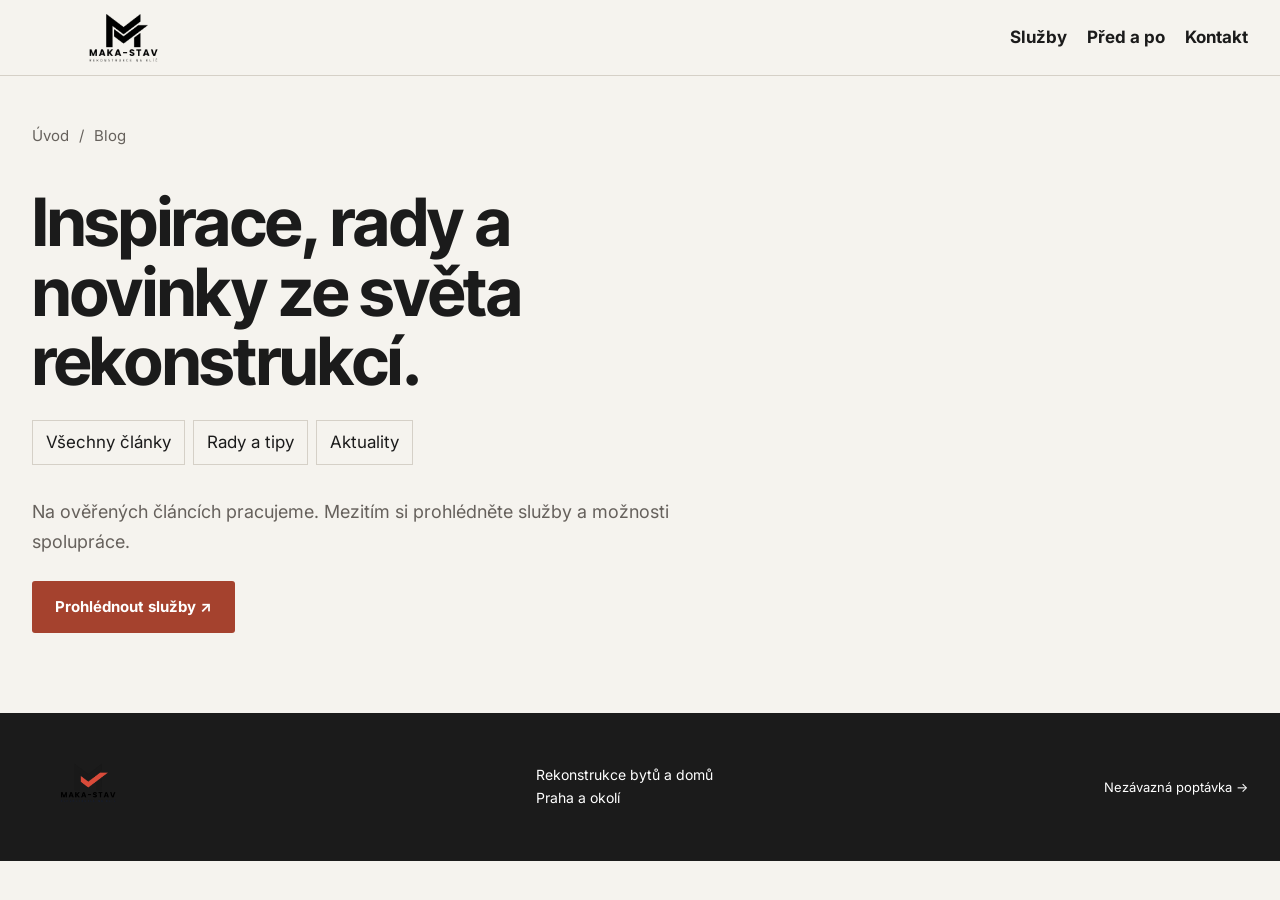
==== blog/index.html @ 82fd2d92 "MAKA-STAV 2.0 redesign and responsive service wall" ====
<!doctype html><html lang="cs"><head><meta charset="utf-8"><meta name="viewport" content="width=device-width,initial-scale=1"><meta name="theme-color" content="#f5f3ee"><meta name="robots" content="noindex,follow"><meta name="description" content="Rady a novinky MAKA-STAV."><link rel="canonical" href="https://maka-stav-demo-rekonstrukce.shadowville.chatgpt.site/blog/"><title>Blog | MAKA-STAV</title><link rel="preconnect" href="https://fonts.googleapis.com"><link rel="preconnect" href="https://fonts.gstatic.com" crossorigin><link href="https://fonts.googleapis.com/css2?family=Inter:wght@400;500;600;700&family=Inter+Tight:wght@600;700;800&display=swap" rel="stylesheet"><link rel="stylesheet" href="../redesign.css"><link rel="stylesheet" href="../v3.css"><link rel="stylesheet" href="../content-pages.css"></head><body><header class="site-header"><div class="header-inner container"><a class="brand" href="../index.html" aria-label="MAKA-STAV – úvod"><img src="../public/images/logos/maka-stav-light.png" alt="MAKA-STAV"></a><nav class="content-nav" aria-label="Navigace"><a href="../index.html#sluzby">Služby</a><a href="../index.html#ukazky">Před a po</a><a href="../index.html#kontakt">Kontakt</a></nav></div></header><main class="container content-page"><nav class="breadcrumb" aria-label="Drobečková navigace"><a href="../index.html">Úvod</a><span aria-hidden="true">/</span><span>Blog</span></nav><h1>Inspirace, rady a novinky ze světa rekonstrukcí.</h1><nav class="content-tabs" aria-label="Kategorie blogu"><a href="./">Všechny články</a><a href="rady-a-tipy/">Rady a tipy</a><a href="aktuality/">Aktuality</a></nav><p class="content-empty">Na ověřených článcích pracujeme. Mezitím si prohlédněte služby a možnosti spolupráce.</p><a class="button button-primary" href="../index.html#sluzby">Prohlédnout služby ↗</a></main><footer class="site-footer"><div class="container footer-inner"><a href="../index.html"><img src="../public/images/logos/maka-stav-light.png" alt="MAKA-STAV"></a><p>Rekonstrukce bytů a domů<br>Praha a okolí</p><a href="../index.html#poptavka">Nezávazná poptávka →</a></div></footer></body></html>
---- redesign.css ----
:root {
  --display: 'Inter Tight', Arial, sans-serif;
  --sans: 'Inter', Arial, sans-serif;
  --mono: 'IBM Plex Mono', monospace;
  --ink: #1b1b1b;
  --paper: #f5f3ee;
  --brick: #a5422e;
  --red: #a5422e;
  --concrete: #d9d5ce;
  --surface: #ece7df;
  --muted: #66615c;
  --line: #d5d0c7;
  --white: #fff;
  --header-h: 80px;
}
*, *::before, *::after { box-sizing: border-box; }
html { scroll-behavior: smooth; }
section[id], article[id] { scroll-margin-top: calc(var(--header-h) + 20px); }
body { margin: 0; min-width: 280px; background: var(--paper); color: var(--ink); font: 400 16px/1.6 var(--sans); overflow-x: clip; }
body * { font-style: normal; }
button, input, select, textarea { font: inherit; }
button { cursor: pointer; }
a { color: inherit; text-decoration: none; }
img { max-width: 100%; }
h1, h2, h3, p { overflow-wrap: normal; }
h1, h2, h3 { font-family: var(--display); letter-spacing: -.02em; }
h1, h2, h3, .about h2, .inquiry h2 { text-transform: none; }
h1 { font-size: clamp(38px, 5.2vw, 72px); line-height: 1.04; }
h2 { font-size: clamp(32px, 4vw, 54px); line-height: 1.08; }
h3 { font-size: clamp(23px, 2.2vw, 30px); line-height: 1.17; }
:focus-visible { outline: 3px solid #bc634e; outline-offset: 3px; }
.container { width: min(100% - 64px, 1220px); margin-inline: auto; }
.section { padding: clamp(68px, 6vw, 88px) 0; }
.eyebrow { margin: 0 0 18px; color: var(--brick); font: 500 12px/1.5 var(--mono); letter-spacing: .04em; text-transform: uppercase; }
.section-heading { display: grid; grid-template-columns: minmax(0, 1.3fr) minmax(260px, .7fr); gap: clamp(24px, 5vw, 80px); align-items: end; margin-bottom: 38px; }
.section-heading h2 { max-width: 760px; margin: 0; font-weight: 800; }
.section-heading > p { max-width: 420px; margin: 0 0 5px; color: var(--muted); font-size: clamp(16px, 1.25vw, 18px); line-height: 1.6; }
.button { display: inline-flex; align-items: center; justify-content: center; gap: 18px; min-height: 52px; padding: 12px 22px; border: 1px solid transparent; border-radius: 3px; font: 700 15px/1.3 var(--sans); text-align: center; transition: background .2s, color .2s, border-color .2s, transform .2s; }
.button span { font-size: 19px; line-height: 1; }
.button-primary { background: var(--brick); color: white; }
.button-primary:hover { background: #873321; transform: translateY(-2px); }
.button-primary:active { transform: translateY(0); background: #692716; }
.button-secondary { border-color: var(--ink); color: var(--ink); background: transparent; }
.button-secondary:hover { background: var(--ink); color: white; }
.button:disabled { opacity: .5; cursor: not-allowed; transform: none; }
.inline-link { display: inline-flex; align-items: center; gap: 12px; min-height: 44px; color: var(--brick); font-weight: 700; border-bottom: 1px solid currentColor; }
.inline-link:hover { color: #762c1c; }
.skip-link { position: fixed; top: -100px; left: 16px; z-index: 1000; padding: 10px 16px; background: white; color: var(--ink); }
.skip-link:focus { top: 12px; }

/* Header and hero */
.site-header { position: sticky; top: 0; z-index: 100; display: block; height: var(--header-h); padding: 0; background: rgba(245,243,238,.97); border-bottom: 1px solid var(--line); backdrop-filter: blur(12px); transform: none; opacity: 1; visibility: visible; }
.header-inner { height: 100%; display: flex; align-items: center; justify-content: space-between; gap: 30px; }
.brand { display: flex; flex: none; align-items: center; width: 145px; height: 68px; overflow: visible; }
.brand img { display: block; width: 145px; height: 68px; object-fit: contain; filter: brightness(0) saturate(100%); transform: scale(1.25); transform-origin: left center; }
.main-nav { display: flex; align-items: center; gap: clamp(13px, 1.8vw, 28px); margin-left: auto; }
.main-nav > a:not(.nav-cta) { padding: 12px 0; font: 600 15px/1.2 var(--sans); white-space: nowrap; }
.main-nav > a:not(.nav-cta):hover { color: var(--brick); }
.nav-cta { margin-left: clamp(4px, 1vw, 18px); white-space: nowrap; }
.menu-toggle { display: none; }
.hero { background: var(--paper); }
.hero-copy { display: grid; grid-template-columns: minmax(0, 1fr) minmax(390px, .89fr); min-height: min(710px, calc(100svh - var(--header-h))); gap: clamp(38px, 5vw, 78px); align-items: center; padding-block: clamp(48px, 6vw, 86px); }
.hero-content { max-width: 660px; }
.hero h1 { max-width: 660px; margin: 0 0 18px; font-weight: 800; text-wrap: balance; }
.hero-tagline { margin: 0 0 18px; font: 700 clamp(21px, 2.3vw, 31px)/1.2 var(--display); }
.hero-lead { max-width: 590px; margin: 0 0 28px; color: var(--muted); font-size: clamp(17px, 1.3vw, 19px); line-height: 1.58; }
.hero-actions { display: flex; flex-wrap: wrap; gap: 12px; margin-bottom: 13px; }
.hero .inline-link { color: var(--ink); }
.hero-visual { position: relative; align-self: stretch; min-height: 440px; background: #b3a28f url('public/images/gallery-contact.jpg') 100% 100%/200% 200% no-repeat; border-radius: 4px; box-shadow: 0 18px 48px rgba(45,36,25,.14); }
.hero-visual::before { content: ''; position: absolute; inset: 0; border: 1px solid rgba(27,27,27,.12); border-radius: inherit; }
.hero-visual span { position: absolute; bottom: 16px; right: 16px; padding: 5px 9px; background: rgba(27,27,27,.75); color: white; font: 400 12px/1.2 var(--mono); }

/* Quick overview and catalogue */
.service-preview { background: var(--surface); }
.preview-grid, .service-grid, .process-grid { display: grid; grid-template-columns: repeat(3, minmax(0, 1fr)); gap: 18px; }
.preview-card { position: relative; min-height: 240px; padding: 28px; background: var(--paper); border: 1px solid var(--line); border-top: 3px solid var(--brick); border-radius: 3px; box-shadow: 0 9px 22px rgba(38,32,25,.045); transition: transform .2s, box-shadow .2s; }
.preview-card:hover { transform: translateY(-4px); box-shadow: 0 14px 28px rgba(38,32,25,.09); }
.card-number { color: var(--brick); font: 500 12px/1.3 var(--mono); }
.preview-card h3 { margin: 25px 0 10px; font-weight: 800; }
.preview-card p { max-width: 32ch; margin: 0 15px 20px 0; color: var(--muted); font-size: 16px; line-height: 1.55; }
.card-arrow { position: absolute; right: 24px; bottom: 22px; color: var(--brick); font-size: 22px; }
.services { background: var(--paper); }
.service-card { display: flex; flex-direction: column; overflow: hidden; background: white; border: 1px solid var(--line); border-radius: 4px; box-shadow: 0 10px 24px rgba(38,32,25,.05); }
.service-image { background-image: url('public/images/gallery-contact.jpg'); background-size: 200% 200%; background-repeat: no-repeat; }
.photo-start { background-position: 0 0; }
.photo-process { background-position: 100% 0; }
.photo-bathroom { background-position: 0 100%; }
.photo-finished { background-position: 100% 100%; }
.service-image { height: clamp(170px, 16vw, 230px); flex: none; }
.service-card-body { display: flex; flex-direction: column; flex: 1; padding: 26px; }
.service-card h3 { margin: 16px 0 10px; font-weight: 800; }
.service-card p { margin: 0 0 22px; color: var(--muted); line-height: 1.55; }
.service-card .inline-link { align-self: flex-start; margin-top: auto; }
.additional-services { display: grid; grid-template-columns: 280px 1fr; gap: 30px; margin-top: 38px; padding: 27px 30px; background: var(--surface); border-left: 3px solid var(--brick); }
.additional-services h3 { margin: 0; font-size: 22px; }
.additional-services ul { display: grid; grid-template-columns: repeat(2, minmax(0, 1fr)); gap: 9px 25px; margin: 0; padding-left: 20px; }

/* Clickable room: keep original layered artwork, remove scroll staging. */
.story { height: auto; position: relative; color: white; background: #282622; }
.story > .container { position: relative; }
.story-heading { position: static; display: grid; margin-bottom: 32px; }
.story-heading .eyebrow { color: #df9f8d; background: none; padding: 0; border: 0; }
.story-heading h2 { color: white; }
.story-heading > p:not(.eyebrow) { margin: 0 0 5px; color: #d9d5ce; font: 400 17px/1.6 var(--sans); letter-spacing: normal; text-transform: none; }
.story-layout { display: grid; grid-template-columns: minmax(0, 1.9fr) minmax(260px, .82fr); gap: 22px; align-items: stretch; }
.story-visual { min-width: 0; min-height: 465px; overflow: hidden; background: #423e38; border: 1px solid rgba(255,255,255,.15); border-radius: 4px; }
.story .room { position: relative; top: auto; left: auto; width: 100%; height: 100%; min-height: 465px; max-height: none; transform: none; overflow: hidden; filter: none; perspective: none; isolation: isolate; }
.story .room-caption { top: auto; left: 16px; right: auto; bottom: 13px; display: block; padding: 5px 8px; background: rgba(27,27,27,.67); color: #fff; font: 400 11px/1.2 var(--mono); letter-spacing: .02em; }
.story .story-card { position: static; display: flex; flex-direction: column; align-self: stretch; width: auto; min-width: 0; padding: clamp(24px, 3vw, 42px); transform: none; border: 1px solid rgba(255,255,255,.18); border-left: 3px solid #b85038; border-radius: 4px; background: #1b1b1b; box-shadow: none; backdrop-filter: none; text-shadow: none; }
.stage-kicker { margin: 0 0 28px; color: #e4beb3; font: 500 12px/1.5 var(--mono); text-transform: uppercase; letter-spacing: .02em; }
.story-card h3 { margin: 0 0 18px; color: white; font: 800 clamp(28px, 2.8vw, 38px)/1.14 var(--display); letter-spacing: -.03em; }
.story-card > p:not(.stage-kicker) { margin: 0 0 24px; color: #e5e1da; font: 400 16px/1.65 var(--sans); }
.story-card .inline-link { align-self: flex-start; margin-top: auto; color: #f2b29e; font-size: 15px; }
.story .story-controls { position: static; left: auto; right: auto; bottom: auto; padding-top: 22px; color: white; }
.stage-navigation { display: flex; align-items: center; justify-content: space-between; gap: 16px; margin-bottom: 14px; }
.stage-arrow { display: inline-flex; align-items: center; justify-content: center; gap: 10px; min-height: 48px; min-width: 130px; padding: 10px 15px; border: 1px solid #8b8780; border-radius: 3px; background: transparent; color: white; font: 600 14px/1.2 var(--sans); }
.stage-arrow:not(:disabled):hover { border-color: white; background: #413a35; }
.stage-arrow:disabled { opacity: .48; cursor: not-allowed; }
.stage-current { display: flex; align-items: baseline; justify-content: center; gap: 15px; text-align: center; }
.stage-current strong { font: 700 17px/1.3 var(--display); }
.stage-current span { color: #d5cdc3; font: 400 12px/1.3 var(--mono); white-space: nowrap; }
.story .progress-track { display: grid; grid-template-columns: repeat(7, 1fr); gap: 6px; height: 5px; margin-bottom: 10px; }
.story .progress-segment { background: #77736d; border-radius: 2px; }
.story .progress-segment::after { background: #bf5d45; }
.story .stage-buttons { display: grid; grid-template-columns: repeat(7, minmax(0, 1fr)); gap: 6px; padding: 0; }
.story .stage-button { display: flex; flex-direction: column; gap: 4px; min-height: 68px; padding: 10px 8px; border: 1px solid rgba(255,255,255,.18); border-radius: 3px; background: rgba(255,255,255,.045); color: #d9d4cb; text-align: left; }
.story .stage-button:hover { background: rgba(255,255,255,.11); color: white; }
.story .stage-button.is-active { background: #f5f3ee; color: var(--ink); border-color: #f5f3ee; }
.story .stage-button-no { margin: 0; color: inherit; font: 500 12px/1.2 var(--mono); }
.story .stage-button-label { display: block; overflow: visible; white-space: normal; color: inherit; font: 600 14px/1.25 var(--sans); }
.story .stage-button-label::after { content: none !important; }
.story-help { margin: 12px 0 0; color: #d0cbc3; font-size: 14px; }
.story .room-plaster, .story .room-paint, .story .room-side-plaster, .story .room-side-paint, .story .room-ceiling-finish, .story .room-lights, .story .room-floor-art, .story .room-rug-art, .story .room-wall-art, .story .room-furniture, .story .room-lamp-art, .story .room-wires, .story .room-plumbing, .story .room-switch, .story .window-old, .story .window-new { transition-duration: .34s; }

/* Process, about, contact */
.process { background: var(--paper); }
.process-grid { position: relative; gap: 24px; margin-bottom: 36px; }
.process-grid article { padding: 25px 0 22px; border-top: 3px solid var(--brick); border-bottom: 1px solid var(--line); }
.process-grid article > span { display: block; color: var(--brick); font: 700 clamp(38px, 4vw, 55px)/1 var(--display); }
.process-grid h3 { margin: 27px 0 8px; }
.process-grid p { margin: 0; color: var(--muted); font-size: 16px; }
.about { display: block; background: #24221f; color: white; }
.about-grid { display: grid; grid-template-columns: 1.15fr .85fr; gap: clamp(40px, 8vw, 110px); align-items: center; }
.about .eyebrow { color: #e2a694; }
.about h2 { max-width: 690px; margin: 0 0 22px; color: white; }
.about-grid > div:first-child > p:not(.eyebrow) { max-width: 65ch; margin: 0 0 26px; color: #dedad3; font-size: 18px; }
.about .button-secondary { color: white; border-color: #dedad3; }
.about .button-secondary:hover { color: var(--ink); background: white; }
.about-note { padding: 38px; border: 1px solid #77716a; background: #2d2a27; }
.about-rule { display: block; width: 64px; height: 3px; background: #c46b51; }
.about-note h3 { margin: 28px 0 12px; }
.about-note p { margin: 0; color: #d8d2ca; }
.contact { background: var(--surface); }
.contact-grid { display: grid; grid-template-columns: 1.1fr .9fr; gap: clamp(45px, 8vw, 110px); align-items: center; }
.contact h2 { max-width: 700px; margin: 0 0 18px; }
.contact-grid > div:first-child > p:not(.eyebrow) { max-width: 52ch; margin: 0 0 26px; color: var(--muted); font-size: 18px; }
.contact-details { border-top: 1px solid #bbb4aa; }
.contact-details > a, .contact-details > div { display: block; padding: 18px 0; border-bottom: 1px solid #bbb4aa; overflow-wrap: anywhere; }
.contact-details span { display: block; margin-bottom: 4px; color: var(--muted); font: 400 12px/1.4 var(--mono); }
.contact-details strong { display: block; font: 700 clamp(18px, 2vw, 25px)/1.25 var(--display); }
.contact-details a:hover strong { color: var(--brick); }
.inquiry { display: block; background: var(--paper); }
.inquiry-grid { display: grid; grid-template-columns: minmax(0, .75fr) minmax(0, 1.25fr); gap: clamp(45px, 6vw, 90px); align-items: start; }
.inquiry h2 { margin: 0 0 18px; }
.inquiry-grid > div > p:not(.eyebrow) { max-width: 52ch; margin: 0 0 17px; color: var(--muted); font-size: 17px; }
.inquiry-grid > div > .inquiry-note { padding-left: 15px; border-left: 3px solid var(--brick); font-size: 15px; }
.inquiry-form { padding: clamp(24px, 3vw, 38px); background: white; border: 1px solid var(--line); border-radius: 4px; box-shadow: 0 12px 30px rgba(38,32,25,.05); }
.form-grid { display: grid; grid-template-columns: repeat(2, minmax(0,1fr)); gap: 20px; }
.form-grid label { display: flex; flex-direction: column; gap: 7px; color: var(--ink); font: 600 15px/1.3 var(--sans); }
.form-grid label span { display: inline; color: var(--brick); }
.form-grid .full-field { grid-column: 1/-1; }
.inquiry-form input:not([type=checkbox]), .inquiry-form select, .inquiry-form textarea { width: 100%; min-height: 50px; padding: 12px 14px; border: 1px solid #928c84; border-radius: 3px; background: var(--paper); color: var(--ink); font: 400 16px/1.4 var(--sans); }
.inquiry-form textarea { min-height: 130px; resize: vertical; }
.inquiry-form input:focus, .inquiry-form select:focus, .inquiry-form textarea:focus { outline: 3px solid #c87965; outline-offset: 1px; }
.inquiry-form input::placeholder, .inquiry-form textarea::placeholder { color: #706961; opacity: 1; }
.privacy-note { margin: 21px 0 24px; color: var(--muted); font-size: 14px; line-height: 1.5; }
.form-status { min-height: 20px; margin: 10px 0 0; color: var(--brick); font-size: 14px; }
.honeypot { position: absolute; left: -9999px; width: 1px; height: 1px; overflow: hidden; }
.site-footer { padding: 36px 0; background: var(--ink); color: white; }
.footer-inner { display: flex; align-items: center; justify-content: space-between; gap: 25px; }
.footer-inner img { width: 112px; height: 68px; object-fit: contain; }
.footer-inner p { margin: 0; font-size: 14px; }
.footer-inner span, .footer-inner > a:last-child { font-size: 13px; }
.footer-inner > a:last-child:hover { color: #e8a795; }

@media (max-width: 1150px) {
  .container { width: min(100% - 48px, 1220px); }
  .main-nav { gap: 14px; }
  .main-nav > a:not(.nav-cta) { font-size: 14px; }
  .nav-cta { padding-inline: 14px; }
  .hero-copy { grid-template-columns: minmax(0,1fr) minmax(330px,.8fr); }
  .story-layout { grid-template-columns: minmax(0,1.5fr) minmax(250px,.8fr); }
  .story-visual, .story .room { min-height: 420px; }
  .story .stage-button-label { font-size: 14px; }
}
@media (max-width: 900px) {
  :root { --header-h: 72px; }
  .menu-toggle { display: flex; flex-direction: column; justify-content: center; gap: 5px; width: 48px; height: 48px; padding: 12px; border: 1px solid var(--line); background: var(--paper); }
  .menu-toggle span { width: 22px; height: 2px; background: var(--ink); }
  .main-nav { position: absolute; top: var(--header-h); left: 0; right: 0; display: none; flex-direction: column; align-items: stretch; gap: 0; max-height: calc(100svh - var(--header-h)); overflow-y: auto; margin: 0; padding: 10px 24px 24px; background: var(--paper); border-bottom: 1px solid var(--line); box-shadow: 0 14px 25px rgba(38,32,25,.09); }
  .main-nav.is-open { display: flex; }
  .main-nav > a:not(.nav-cta) { padding: 14px 0; font-size: 16px; border-bottom: 1px solid var(--line); }
  .nav-cta { margin: 17px 0 0; }
  .hero-copy { grid-template-columns: 1fr 1fr; min-height: 0; gap: 28px; }
  .hero-visual { min-height: 420px; }
  .story-layout { grid-template-columns: 1fr; }
  .story-visual, .story .room { min-height: 500px; }
  .story .story-card { min-height: 225px; }
  .story .stage-buttons { grid-template-columns: repeat(4, minmax(0, 1fr)); }
  .stage-kicker { margin-bottom: 15px; }
  .service-grid { gap: 12px; }
  .service-card-body { padding: 20px; }
}
@media (max-width: 700px) {
  .container { width: min(100% - 36px, 1220px); }
  .section { padding: 68px 0; }
  .section-heading { grid-template-columns: 1fr; gap: 13px; margin-bottom: 28px; }
  .section-heading > p { margin: 0; }
  .hero-copy { display: flex; flex-direction: column; align-items: stretch; gap: 35px; padding-block: 46px 55px; }
  .hero-content { max-width: none; }
  .hero h1 { font-size: clamp(36px, 8vw, 44px); }
  .hero-tagline { font-size: 22px; }
  .hero-lead { font-size: 17px; }
  .hero-visual { min-height: 340px; }
  .preview-grid, .service-grid, .process-grid { grid-template-columns: 1fr; gap: 16px; }
  .preview-card { min-height: 0; padding: 24px; }
  .preview-card h3 { margin-top: 16px; }
  .service-image { height: 210px; }
  .additional-services { grid-template-columns: 1fr; gap: 15px; }
  .about-grid, .contact-grid, .inquiry-grid { grid-template-columns: 1fr; gap: 35px; }
  .story-visual, .story .room { min-height: 360px; }
  .story .room { --wall-top: 16%; --wall-left: 16%; --wall-width: 68%; --wall-height: 58%; }
  .story .story-card { min-height: 0; padding: 25px; }
  .story .story-card h3 { font-size: 30px; }
  .stage-navigation { gap: 6px; }
  .stage-arrow { min-width: 50px; width: 58px; height: 50px; padding: 0; font-size: 24px; }
  .stage-arrow span { display: none; }
  .stage-current { flex-direction: column; gap: 0; }
  .stage-current strong { font-size: 17px; }
  .story .stage-buttons { display: flex; gap: 6px; overflow-x: auto; padding-bottom: 8px; scrollbar-width: none; }
  .story .stage-buttons::-webkit-scrollbar { display: none; }
  .story .stage-button { flex: 0 0 122px; min-height: 65px; }
  .story-help { font-size: 14px; }
  .about-note { padding: 28px; }
  .form-grid { grid-template-columns: 1fr; }
  .footer-inner { display: grid; grid-template-columns: 100px 1fr; gap: 10px 20px; }
  .footer-inner > a:first-child { grid-row: 1/3; }
  .footer-inner > a:last-child { grid-column: 2; }
}
@media (max-width: 420px) {
  .hero-actions { flex-direction: column; align-items: stretch; }
  .hero-actions .button { width: 100%; }
  .hero-visual { min-height: 290px; }
  .story-visual, .story .room { min-height: 290px; }
  .story .room-caption { font-size: 9px; }
  .additional-services ul { grid-template-columns: 1fr; }
  .contact-details strong { font-size: 18px; }
  .inquiry-form { padding: 20px; }
}
@media (prefers-reduced-motion: reduce) {
  html { scroll-behavior: auto; }
  *, *::before, *::after { animation-duration: .01ms !important; transition-duration: .01ms !important; scroll-behavior: auto !important; }
}
---- v3.css ----
/* MAKA-STAV 2.0 editorial layer, on top of the retained visual system. */
:root { --header-h: 76px; }
body { font-size: 17px; line-height: 1.62; }
.eyebrow { font-size: 14px; line-height: 1.4; letter-spacing: .025em; }
.section { padding-block: clamp(64px, 5.5vw, 84px); }
.section-heading { margin-bottom: 28px; }
.section-heading > p { font-size: 17px; }
.hero-copy { min-height: min(610px, calc(100svh - var(--header-h))); padding-block: clamp(36px, 4vw, 60px); }
.hero h1 { font-size: clamp(40px, 4.7vw, 66px); }
.hero-tagline { max-width: 28ch; font-size: clamp(20px, 2vw, 27px); }
.hero-visual { min-height: 385px; }
.hero-visual span { display: none; }
.nav-dropdown{position:relative}.nav-dropdown[hidden]{display:none}.nav-dropdown>button{padding:12px 0;border:0;background:transparent;font-weight:600}.nav-dropdown>div{position:absolute;top:100%;left:-15px;display:none;min-width:180px;padding:8px;background:var(--paper);border:1px solid var(--line);box-shadow:0 12px 20px #2222}.nav-dropdown:hover>div,.nav-dropdown:focus-within>div,.nav-dropdown>button[aria-expanded=true]+div{display:grid}.nav-dropdown>div a{padding:8px 10px}.nav-dropdown>div a:hover{background:var(--surface)}

/* Compact before/after overview. Keep the original range slider logic. */
.references { overflow: visible; }
.references-heading { margin-bottom: 12px; }
.references-heading h2 { max-width: 900px; font-size: clamp(34px, 3.8vw, 52px); }
.references-disclaimer { margin: 0 0 24px; padding: 0 0 0 14px; background: transparent; font-size: 15px; }
.references-layout { display: grid; grid-template-columns: minmax(0, 1.8fr) minmax(290px, 1fr); gap: clamp(24px, 3vw, 48px); align-items: center; }
.references-carousel { left: auto; display: block; width: 100%; margin: 0; transform: none; }
.reference-peek { display: none; }
.comparison { height: clamp(340px, 29vw, 400px); min-height: 0; aspect-ratio: auto; box-shadow: none; border-radius: 5px; }
.comparison-photo { background-size: 200% auto; }
.comparison-help { margin: 9px 0 12px; font-size: 15px; }
.reference-navigation { min-height: 48px; }
.reference-progress { justify-content: flex-start; }
.reference-info { display: block; padding: 0; border: 0; border-radius: 0; background: transparent; }
.reference-category { margin-bottom: 9px; font-size: 15px; }
.reference-summary h3 { font-size: clamp(27px, 2.4vw, 35px); }
.reference-meta { margin-bottom: 10px; font-size: 15px; }
.reference-description { margin-bottom: 15px; font-size: 16px; }
.reference-work { margin: 0 0 20px; padding: 0; border: 0; }
.reference-work h4 { margin-bottom: 9px; font-size: 17px; }
.reference-work ul { grid-template-columns: repeat(2, minmax(0,1fr)); gap: 4px 12px; }
.reference-work li { font-size: 15px; }
.reference-actions { gap: 9px; }
.reference-actions .button { min-height: 46px; padding: 10px 14px; font-size: 15px; }
.reference-info { display: flex; flex-direction: column; gap: 0; }
.reference-work { order: 2; }
.reference-summary { display: contents; }
.reference-category,.reference-summary h3,.reference-meta,.reference-description { order: 1; }
.reference-actions { order: 3; }
.reference-inquiry { border-color: var(--brick); }

/* Scope: material contrast, no duplicate card pattern. */
.scope { background: var(--paper); }
.scope .section-heading { display: block; }
.scope-subtitle { margin: 7px 0 0; color: var(--brick); font: 700 clamp(22px, 2.5vw, 30px)/1.2 var(--display); }
.scope-grid { display: grid; grid-template-columns: 1fr 1fr; gap: 18px; }
.scope-grid article { position: relative; display: flex; flex-direction: column; align-items: flex-start; min-height: 360px; padding: clamp(25px, 3.5vw, 44px); overflow: hidden; border: 1px solid var(--line); }
.scope-minor { background: #ded8ce; }
.scope-major { background: #292622; color: #f8f5ef; }
.scope-mark { position: absolute; right: 27px; top: 14px; color: var(--brick); font: 700 50px/1 var(--display); opacity: .4; }
.scope-major .scope-mark { color: #e7a38d; }
.scope-grid h3 { max-width: 24ch; margin: 0 0 12px; }
.scope-grid p { max-width: 55ch; margin: 0 0 12px; line-height: 1.55; }
.scope-grid ul { display: flex; flex-wrap: wrap; gap: 6px; margin: 0 0 26px; padding: 0; list-style: none; }
.scope-grid li { padding: 5px 9px; border: 1px solid currentColor; font-size: 15px; line-height: 1.3; opacity: .85; }
.scope-grid .button { margin-top: auto; }
.scope-major .button-primary { background: #b64c34; }

/* Service wall: filter, tile, in-flow row detail. */
.service-wall { background: #e9e3da; }
.service-filters { display: flex; flex-wrap: wrap; gap: 8px; margin: 0 0 22px; }
.service-filters button { min-height: 42px; padding: 8px 12px; border: 1px solid #bdb4a9; border-radius: 3px; background: transparent; color: var(--ink); font-size: 15px; font-weight: 600; }
.service-filters button:hover,.service-filters button[aria-pressed=true] { border-color: var(--ink); background: var(--ink); color: white; }
.service-wall-grid { display: grid; grid-template-columns: repeat(5,minmax(0,1fr)); gap: 8px; }
.service-tile { position: relative; display: flex; flex-direction: column; align-items: flex-start; gap: 17px; min-height: 148px; padding: 18px; border: 1px solid #c8c1b8; border-radius: 3px; background: #f5f2ec; color: var(--ink); text-align: left; transition: background .22s, color .22s, transform .22s, border-color .22s; }
.service-tile:hover { transform: translateY(-3px); border-color: var(--brick); }
.service-tile.is-active { border-color: var(--brick); background: var(--brick); color: white; }
.service-tile svg { width: 35px; height: 35px; color: var(--brick); }
.service-tile.is-active svg { color: white; }
.service-tile span { max-width: 18ch; font: 700 15px/1.28 var(--display); }
.service-tile b { position: absolute; right: 14px; top: 14px; font-size: 17px; font-weight: 500; }
.service-detail { grid-column: 1/-1; display: grid; grid-template-columns: minmax(240px,.7fr) minmax(0,1.3fr); min-height: 260px; overflow: hidden; background: #282622; color: white; animation: service-open .35s ease-out both; }
@keyframes service-open { from { opacity: .3; transform: translateY(-9px); } to { opacity: 1; transform: none; } }
.service-detail-image { min-height: 260px; background-position: 100% 100%; background-size: cover; }
.service-detail-copy { padding: clamp(25px,3vw,42px); }
.detail-category { color: #e1a08b; font-size: 15px; }
.service-detail h3 { margin: 7px 0 12px; color: white; }
.service-detail p { max-width: 63ch; margin: 0 0 12px; }
.service-detail ul { display: flex; flex-wrap: wrap; gap: 7px; margin: 0 0 24px; padding: 0; list-style: none; }
.service-detail li { padding: 5px 9px; border: 1px solid #938e87; font-size: 15px; }

/* Editorial interior-design feature. */
.design-section { background: #eee9e1; }
.design-layout { display: grid; grid-template-columns: minmax(0, .95fr) minmax(0,1.05fr); gap: clamp(30px, 5vw, 70px); align-items: center; }
.design-overline { margin: 0 0 14px; color: var(--brick); font-weight: 700; }
.design-copy h2 { margin: 0 0 19px; font-size: clamp(36px, 3.6vw, 49px); }
.design-copy p { max-width: 57ch; margin: 0 0 17px; }
.design-copy ul { display: grid; grid-template-columns: repeat(2,minmax(0,1fr)); gap: 8px 14px; margin: 0 0 17px; padding: 0; list-style: none; }
.design-copy li { padding-left: 17px; border-left: 3px solid var(--brick); font-size: 15px; line-height: 1.35; }
.design-copy .design-caveat { color: var(--muted); font-size: 15px; }
.design-visual { min-height: clamp(420px,39vw,550px); background: #b3a28f url('public/images/gallery-contact.jpg') 100% 100%/200% 200% no-repeat; }

.story .story-card { justify-content: flex-start; }
.stage-work { margin: 0 0 22px; }
.stage-work h4 { margin: 0 0 9px; color: #e4beb3; font: 700 16px/1.3 var(--sans); }
.stage-work ul { display: grid; grid-template-columns: repeat(2,minmax(0,1fr)); gap: 7px; margin: 0; padding: 0; list-style: none; }
.stage-work li { padding-left: 13px; border-left: 2px solid #b85038; font-size: 15px; line-height: 1.35; }
.room-callouts { position: absolute; inset: 0; z-index: 20; pointer-events: none; }
.room-callout { position: absolute; left: 5%; max-width: 28%; padding: 5px 8px; border-left: 2px solid #e2b09b; background: rgba(27,27,27,.76); color: white; font: 600 12px/1.3 var(--sans); }
.room-callout-1 { top: 27%; }.room-callout-2 { top: 41%; }

/* Six steps use a navigable line rather than construction-stage cards. */
.process { background: var(--paper); }
.process-timeline { position: relative; display: grid; grid-template-columns: repeat(6,minmax(0,1fr)); gap: 0; margin: 15px 0 28px; }
.process-timeline::before { content: ''; position: absolute; top: 20px; left: 5%; right: 5%; height: 2px; background: #b4a99e; }
.process-timeline button { position: relative; display: flex; flex-direction: column; align-items: flex-start; gap: 12px; padding: 0 15px 0 0; border: 0; background: transparent; color: var(--muted); text-align: left; }
.process-timeline button span { display: grid; place-items: center; width: 42px; height: 42px; border: 2px solid #b4a99e; border-radius: 50%; background: var(--paper); color: var(--brick); font: 600 15px/1 var(--mono); }
.process-timeline button strong { max-width: 15ch; font: 700 16px/1.25 var(--display); }
.process-timeline button:hover,.process-timeline button[aria-selected=true] { color: var(--ink); }
.process-timeline button[aria-selected=true] span { border-color: var(--brick); background: var(--brick); color: white; }
.process-detail { display: flex; align-items: center; gap: clamp(25px,5vw,70px); min-height: 180px; margin-bottom: 20px; padding: 26px 33px; border-left: 4px solid var(--brick); background: #e5dfd6; }
.process-detail-number { color: var(--brick); font: 800 clamp(58px,8vw,105px)/1 var(--display); }
.process-detail h3 { margin: 0 0 7px; }.process-detail p { max-width: 75ch; margin: 0; }

.partners { background: #e7e1d8; }
.partner-scope { display: grid; grid-template-columns: .7fr 1.3fr; gap: 40px; padding-top: 25px; border-top: 2px solid var(--brick); }
.partner-scope h3 { margin: 0 0 10px; }.partner-scope p { margin: 0; }
.partner-scope ul { display: grid; grid-template-columns: repeat(2,minmax(0,1fr)); gap: 0 20px; margin: 0; padding: 0; list-style: none; }
.partner-scope li { padding: 10px 0; border-bottom: 1px solid #c7bfb4; font-weight: 600; }
.partner-note { margin: 14px 0 0; color: var(--muted); font-size: 15px; }
.partner-logos { margin-top: 30px; }.partner-logos > div { display: flex; flex-wrap: wrap; gap: 20px; }.partner-logos img { width: 150px; height: 75px; object-fit: contain; }
.about-values { padding: 35px; border: 1px solid #807a73; }
.about-values h3 { margin: 0 0 18px; }
.about-values ul { margin: 0; padding: 0; list-style: none; }
.about-values li { padding: 13px 0; border-top: 1px solid #77716a; font: 700 21px/1.3 var(--display); }
.published-only[hidden],.partner-logos[hidden] { display: none !important; }
.published-projects,.published-articles { display: grid; grid-template-columns: repeat(3,minmax(0,1fr)); gap: 18px; }.published-projects img { width: 100%; aspect-ratio: 4/3; object-fit: cover; }

.faq { background: var(--paper); }
.faq-layout { display: grid; grid-template-columns: minmax(270px,.75fr) minmax(0,1.25fr); gap: clamp(35px,6vw,90px); align-items: start; }
.faq-layout h2 { margin: 0 0 15px; }.faq-layout > div:first-child p { max-width: 30ch; margin: 0 0 22px; }
.faq-list { border-top: 1px solid #bbb4aa; }
.faq-list details { border-bottom: 1px solid #bbb4aa; }
.faq-list summary { position: relative; padding: 17px 40px 17px 0; font: 700 17px/1.35 var(--display); cursor: pointer; list-style: none; }
.faq-list summary::-webkit-details-marker { display: none; }
.faq-list summary::after { content: '+'; position: absolute; right: 4px; top: 15px; color: var(--brick); font: 400 25px/1 var(--sans); }
.faq-list details[open] summary::after { content: '−'; }
.faq-list details p { margin: 0; padding: 0 40px 19px 0; color: var(--muted); font-size: 16px; }

.reveal-ready { opacity: 0; transform: translateY(18px); transition: opacity .55s ease var(--reveal-delay,0ms), transform .55s ease var(--reveal-delay,0ms); }
.reveal-ready.revealed { opacity: 1; transform: none; }

@media(max-width:1200px){.service-wall-grid{grid-template-columns:repeat(4,minmax(0,1fr))}.hero-copy{grid-template-columns:minmax(0,1fr) minmax(300px,.8fr)}}
@media(max-width:900px){.nav-dropdown>div{position:static;box-shadow:none}.service-wall-grid{grid-template-columns:repeat(3,minmax(0,1fr))}.references-layout{grid-template-columns:1fr}.comparison{height:min(52vw,400px)}.reference-info{display:block}.reference-summary{display:block}.reference-work{margin-top:18px}.scope-grid{grid-template-columns:1fr 1fr}.design-layout{grid-template-columns:1fr 1fr}.process-timeline button strong{font-size:15px}}
@media(max-width:700px){body{font-size:16px}.section{padding-block:60px}.hero-copy{min-height:0}.hero-visual{min-height:300px}.scope-grid,.design-layout,.partner-scope,.faq-layout{grid-template-columns:1fr}.scope-grid article{min-height:0}.design-visual{min-height:330px}.partner-scope ul{grid-template-columns:1fr 1fr}.service-filters{flex-wrap:nowrap;overflow-x:auto;scroll-snap-type:x mandatory;scrollbar-width:none;margin-right:-18px;padding-right:18px}.service-filters::-webkit-scrollbar{display:none}.service-filters button{flex:none;scroll-snap-align:start}.service-wall-grid{grid-template-columns:repeat(2,minmax(0,1fr))}.service-tile{min-height:136px;padding:14px}.service-tile span{font-size:14px}.service-detail{grid-template-columns:1fr}.service-detail-image{min-height:190px}.comparison{height:auto;aspect-ratio:4/3}.reference-info{padding:0}.reference-actions .button{width:100%}.room-callout{font-size:10px}.process-timeline{grid-template-columns:repeat(2,minmax(0,1fr));gap:12px}.process-timeline::before{display:none}.process-timeline button{min-height:60px;flex-direction:row;align-items:center;gap:8px}.process-timeline button span{flex:none;width:35px;height:35px}.process-detail{min-height:0;padding:22px;gap:18px}.process-detail-number{font-size:48px}.faq-list summary{font-size:16px}.faq-list details p{font-size:16px}}
@media(max-width:380px){.service-filters button{font-size:15px}.service-tile{min-height:130px}.service-tile svg{width:29px;height:29px}.partner-scope ul{grid-template-columns:1fr}.design-copy ul{grid-template-columns:1fr}.process-timeline button strong{font-size:15px}.reference-work ul{grid-template-columns:1fr}}
@media(max-width:700px){.service-tile span{font-size:15px}}
@media(prefers-reduced-motion:reduce){.reveal-ready{opacity:1;transform:none}.service-detail{animation:none}}
---- content-pages.css ----
.content-nav{display:flex;gap:20px;font-weight:700}.content-page{min-height:65vh;padding-block:48px 80px}.breadcrumb{display:flex;gap:10px;margin-bottom:40px;color:var(--muted);font-size:15px}.content-page h1{max-width:16ch;margin:0 0 24px}.content-empty{max-width:60ch;margin:0 0 25px;font-size:18px;color:var(--muted)}.content-tabs{display:flex;flex-wrap:wrap;gap:8px;margin:0 0 32px}.content-tabs a{padding:8px 13px;border:1px solid var(--line)}.content-tabs a:hover{background:var(--ink);color:white}.content-card-grid{display:grid;grid-template-columns:repeat(3,minmax(0,1fr));gap:18px}.content-card{padding:20px;border:1px solid var(--line);background:white}.content-card img{width:100%;aspect-ratio:4/3;object-fit:cover}.content-card h2{font-size:24px}.content-card span{color:var(--brick);font-size:14px}.content-article{max-width:75ch}.content-article h2{font-size:32px}.content-lead{font-size:20px}.lightbox-trigger{padding:0;border:0;background:transparent}.content-lightbox{max-width:min(90vw,1100px);max-height:90vh;padding:20px;border:0;background:var(--paper)}.content-lightbox::backdrop{background:#111e}.content-lightbox img{display:block;max-width:100%;max-height:70vh}.content-lightbox>div{display:flex;justify-content:space-between;gap:30px;margin-top:12px}.content-lightbox button{min-height:44px;padding:7px 14px;border:1px solid var(--line);background:white}.content-lightbox-close{position:absolute;right:20px;top:20px}@media(max-width:700px){.content-nav{gap:9px;font-size:13px}.content-card-grid{grid-template-columns:1fr}.content-page h1{font-size:38px}}
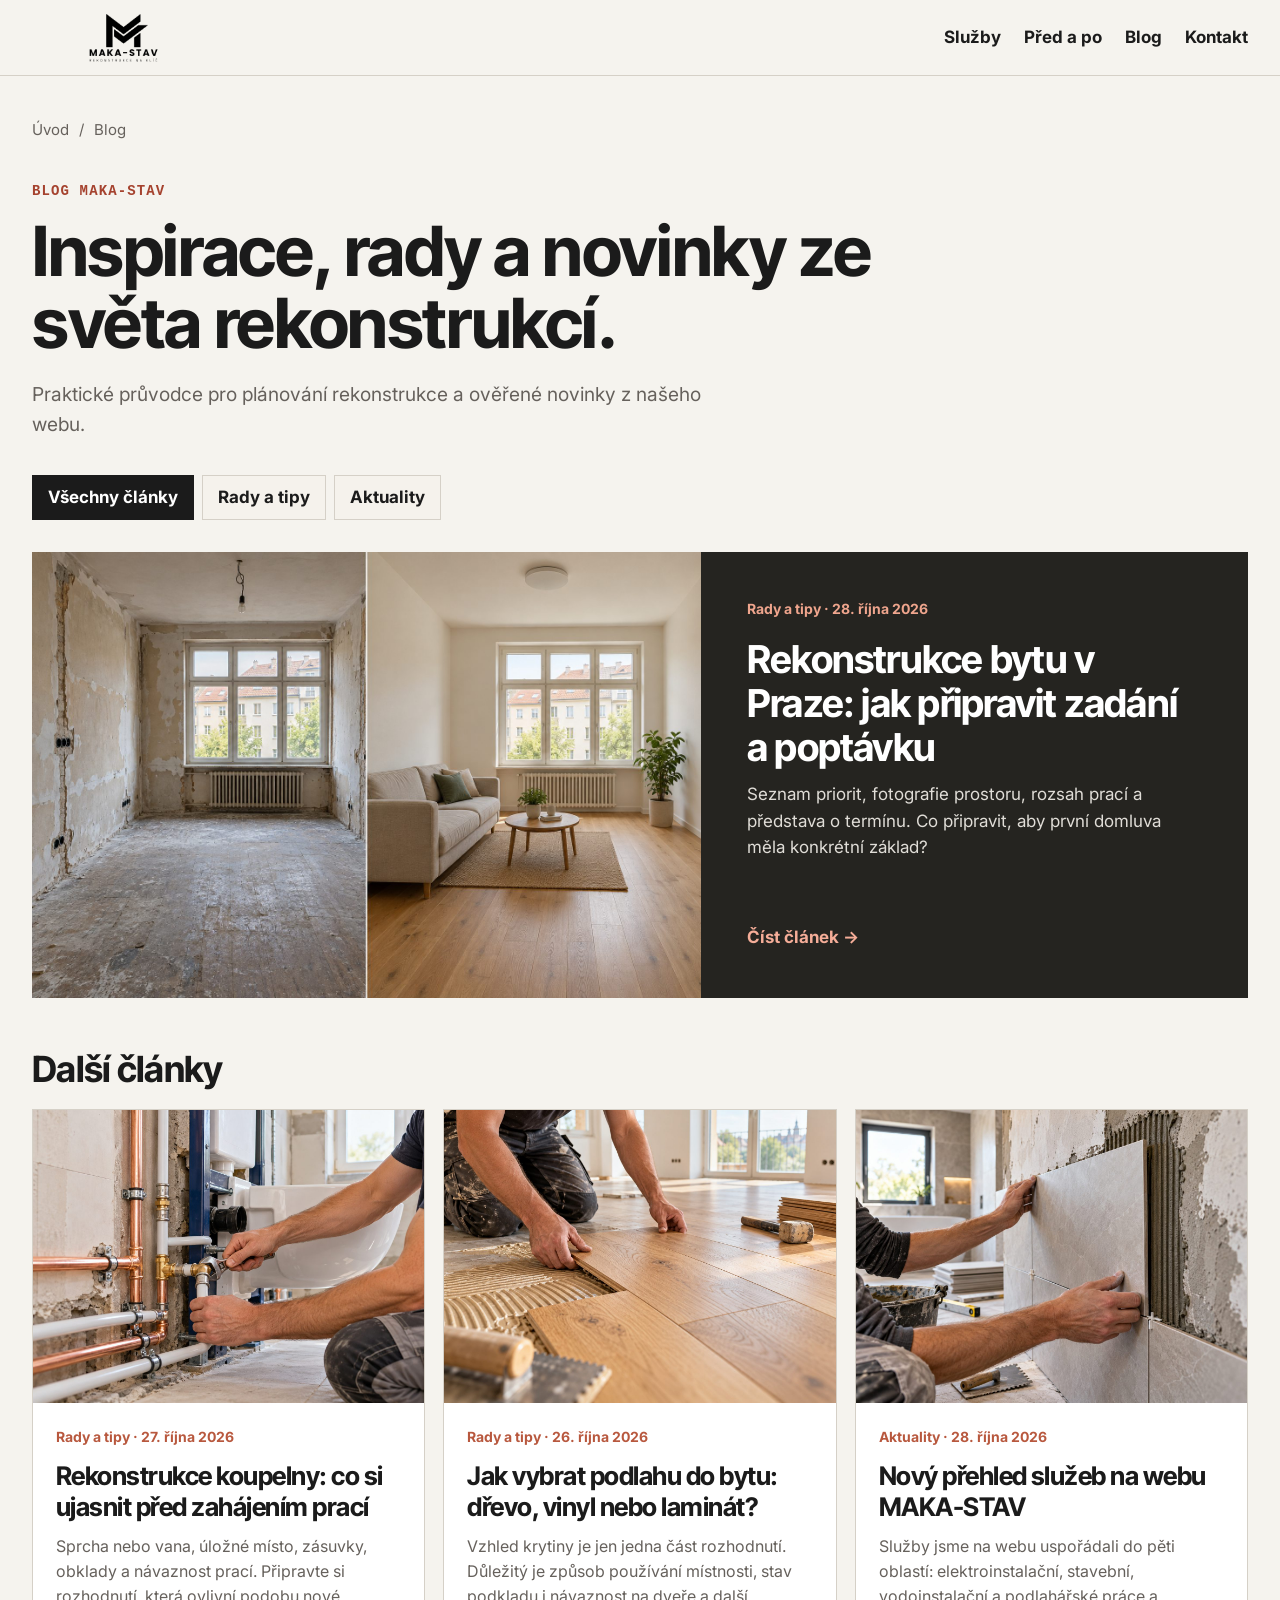
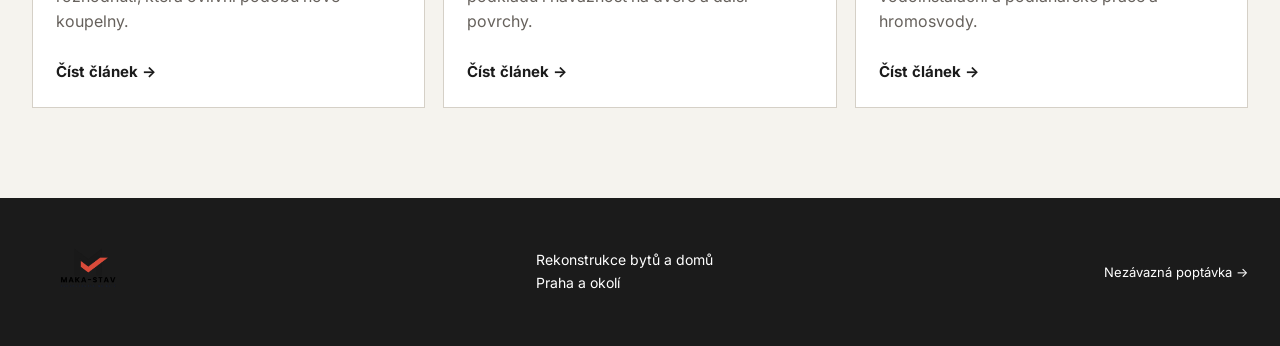
==== commit f6043361: "Add renovation guides and website updates" ====
--- a/blog/index.html
+++ b/blog/index.html
@@ -1 +1 @@
-<!doctype html><html lang="cs"><head><meta charset="utf-8"><meta name="viewport" content="width=device-width,initial-scale=1"><meta name="theme-color" content="#f5f3ee"><meta name="robots" content="noindex,follow"><meta name="description" content="Rady a novinky MAKA-STAV."><link rel="canonical" href="https://maka-stav-demo-rekonstrukce.shadowville.chatgpt.site/blog/"><title>Blog | MAKA-STAV</title><link rel="preconnect" href="https://fonts.googleapis.com"><link rel="preconnect" href="https://fonts.gstatic.com" crossorigin><link href="https://fonts.googleapis.com/css2?family=Inter:wght@400;500;600;700&family=Inter+Tight:wght@600;700;800&display=swap" rel="stylesheet"><link rel="stylesheet" href="../redesign.css"><link rel="stylesheet" href="../v3.css"><link rel="stylesheet" href="../content-pages.css"></head><body><header class="site-header"><div class="header-inner container"><a class="brand" href="../index.html" aria-label="MAKA-STAV – úvod"><img src="../public/images/logos/maka-stav-light.png" alt="MAKA-STAV"></a><nav class="content-nav" aria-label="Navigace"><a href="../index.html#sluzby">Služby</a><a href="../index.html#ukazky">Před a po</a><a href="../index.html#kontakt">Kontakt</a></nav></div></header><main class="container content-page"><nav class="breadcrumb" aria-label="Drobečková navigace"><a href="../index.html">Úvod</a><span aria-hidden="true">/</span><span>Blog</span></nav><h1>Inspirace, rady a novinky ze světa rekonstrukcí.</h1><nav class="content-tabs" aria-label="Kategorie blogu"><a href="./">Všechny články</a><a href="rady-a-tipy/">Rady a tipy</a><a href="aktuality/">Aktuality</a></nav><p class="content-empty">Na ověřených článcích pracujeme. Mezitím si prohlédněte služby a možnosti spolupráce.</p><a class="button button-primary" href="../index.html#sluzby">Prohlédnout služby ↗</a></main><footer class="site-footer"><div class="container footer-inner"><a href="../index.html"><img src="../public/images/logos/maka-stav-light.png" alt="MAKA-STAV"></a><p>Rekonstrukce bytů a domů<br>Praha a okolí</p><a href="../index.html#poptavka">Nezávazná poptávka →</a></div></footer></body></html>+<!doctype html><html lang="cs"><head><meta charset="utf-8"><meta name="viewport" content="width=device-width,initial-scale=1"><meta name="theme-color" content="#f5f3ee"><meta name="robots" content="noindex,follow"><meta name="description" content="Praktické rady k rekonstrukci bytu, koupelny a podlahy a aktuality MAKA-STAV."><meta property="og:type" content="website"><meta property="og:title" content="Blog | MAKA-STAV"><meta property="og:description" content="Praktické rady k rekonstrukci bytu, koupelny a podlahy a aktuality MAKA-STAV."><meta property="og:url" content="https://maka-stav-demo-rekonstrukce.shadowville.chatgpt.site/blog/"><link rel="canonical" href="https://maka-stav-demo-rekonstrukce.shadowville.chatgpt.site/blog/"><title>Blog | MAKA-STAV</title><link rel="preconnect" href="https://fonts.googleapis.com"><link rel="preconnect" href="https://fonts.gstatic.com" crossorigin><link href="https://fonts.googleapis.com/css2?family=Inter:wght@400;500;600;700&family=Inter+Tight:wght@600;700;800&display=swap" rel="stylesheet"><link rel="stylesheet" href="../redesign.css"><link rel="stylesheet" href="../v3.css"><link rel="stylesheet" href="../content-pages.css"><link rel="stylesheet" href="../blog.css"></head><body><header class="site-header"><div class="header-inner container"><a class="brand" href="../index.html" aria-label="MAKA-STAV – úvod"><img src="../public/images/logos/maka-stav-light.png" alt="MAKA-STAV"></a><nav class="content-nav" aria-label="Navigace"><a href="../index.html#sluzby">Služby</a><a href="../index.html#ukazky">Před a po</a><a href="../blog/">Blog</a><a href="../index.html#kontakt">Kontakt</a></nav></div></header><main class="container content-page"><nav class="breadcrumb" aria-label="Drobečková navigace"><a href="../index.html">Úvod</a><span aria-hidden="true">/</span><span>Blog</span></nav><div class="content-intro"><p class="content-kicker">BLOG MAKA-STAV</p><h1>Inspirace, rady a novinky ze světa rekonstrukcí.</h1><p>Praktické průvodce pro plánování rekonstrukce a ověřené novinky z našeho webu.</p></div><nav class="content-tabs" aria-label="Kategorie blogu"><a class="is-current" href="./" aria-current="page">Všechny články</a><a href="rady-a-tipy/">Rady a tipy</a><a href="aktuality/">Aktuality</a></nav><a class="content-feature" href="rekonstrukce-bytu-praha-jak-pripravit-poptavku/"><img src="../public/images/references/demo-living-pair.jpg" alt="Ilustrační vizualizace proměny obytného prostoru"><div><span>Rady a tipy · <time datetime="2026-10-28">28. října 2026</time></span><h2>Rekonstrukce bytu v Praze: jak připravit zadání a poptávku</h2><p>Seznam priorit, fotografie prostoru, rozsah prací a představa o termínu. Co připravit, aby první domluva měla konkrétní základ?</p><b>Číst článek →</b></div></a><h2 class="content-grid-title">Další články</h2><div class="content-card-grid"><a class="content-card" href="rekonstrukce-koupelny-co-si-ujasnit/"><img src="../public/images/services/vodoinstalace.jpg" alt="Ilustrační fotografie montáže rozvodů a sanitárního vybavení" loading="lazy"><div class="content-card-body"><span>Rady a tipy · <time datetime="2026-10-27">27. října 2026</time></span><h2>Rekonstrukce koupelny: co si ujasnit před zahájením prací</h2><p>Sprcha nebo vana, úložné místo, zásuvky, obklady a návaznost prací. Připravte si rozhodnutí, která ovlivní podobu nové koupelny.</p><b aria-hidden="true">Číst článek →</b></div></a><a class="content-card" href="jak-vybrat-podlahu-do-bytu/"><img src="../public/images/services/podlaharske-prace.jpg" alt="Ilustrační fotografie pokládky dřevěné podlahy" loading="lazy"><div class="content-card-body"><span>Rady a tipy · <time datetime="2026-10-26">26. října 2026</time></span><h2>Jak vybrat podlahu do bytu: dřevo, vinyl nebo laminát?</h2><p>Vzhled krytiny je jen jedna část rozhodnutí. Důležitý je způsob používání místnosti, stav podkladu i návaznost na dveře a další povrchy.</p><b aria-hidden="true">Číst článek →</b></div></a><a class="content-card" href="novy-prehled-sluzeb-maka-stav/"><img src="../public/images/services/stavebni-prace.jpg" alt="Ilustrační fotografie stavebních prací v interiéru" loading="lazy"><div class="content-card-body"><span>Aktuality · <time datetime="2026-10-28">28. října 2026</time></span><h2>Nový přehled služeb na webu MAKA-STAV</h2><p>Služby jsme na webu uspořádali do pěti oblastí: elektroinstalační, stavební, vodoinstalační a podlahářské práce a hromosvody.</p><b aria-hidden="true">Číst článek →</b></div></a></div></main><footer class="site-footer"><div class="container footer-inner"><a href="../index.html"><img src="../public/images/logos/maka-stav-light.png" alt="MAKA-STAV"></a><p>Rekonstrukce bytů a domů<br>Praha a okolí</p><a href="../index.html#poptavka">Nezávazná poptávka →</a></div></footer></body></html>
--- a/v3.css
+++ b/v3.css
@@ -150,3 +150,22 @@
 @media(max-width:380px){.service-filters button{font-size:15px}.service-tile{min-height:130px}.service-tile svg{width:29px;height:29px}.partner-scope ul{grid-template-columns:1fr}.design-copy ul{grid-template-columns:1fr}.process-timeline button strong{font-size:15px}.reference-work ul{grid-template-columns:1fr}}
 @media(max-width:700px){.service-tile span{font-size:15px}}
 @media(prefers-reduced-motion:reduce){.reveal-ready{opacity:1;transform:none}.service-detail{animation:none}}
+
+/* Five owner-approved trades; their tasks live inside the existing inline detail. */
+.service-tile { min-height: 164px; gap: 14px; }
+.service-tile small { margin-top: auto; color: #69635d; font: 500 13px/1.2 var(--sans); }
+.service-tile.is-active small { color: #fff; }
+.service-detail-image { position: relative; min-height: 300px; margin: 0; overflow: hidden; }
+.service-detail-image img { position: absolute; inset: 0; width: 100%; height: 100%; object-fit: cover; }
+.service-detail-image figcaption { position: absolute; left: 14px; bottom: 14px; padding: 7px 9px; background: rgba(28,27,25,.82); color: white; font-size: 12px; }
+.service-detail ul { display: grid; grid-template-columns: repeat(2,minmax(0,1fr)); gap: 8px; margin: 22px 0 24px; }
+.service-detail li { display: grid; align-content: start; gap: 5px; padding: 12px 13px; border: 1px solid #5e5a54; background: #33312d; }
+.service-detail li strong { font-size: 15px; line-height: 1.3; }
+.service-detail li span { color: #d1cbc3; font-size: 14px; line-height: 1.4; }
+@media(max-width:700px){
+  .service-tile { min-height: 145px; }
+  .service-detail-image { min-height: 210px; }
+  .service-detail-image img { position: relative; height: 210px; }
+  .service-detail ul { grid-template-columns: 1fr; }
+}
+@media(max-width:380px){.service-tile{min-height:145px;padding:10px}.service-tile span{font-size:14px}}
--- a/blog.css
+++ b/blog.css
@@ -0,0 +1,62 @@
+.content-page{padding-block:42px 90px}
+.content-intro{max-width:920px;margin:0 0 35px}
+.content-kicker{margin:0 0 13px;color:var(--brick);font:600 14px/1.4 var(--mono);letter-spacing:.08em;text-transform:uppercase}
+.content-page h1{max-width:19ch;margin:0 0 20px;font-size:clamp(39px,5.4vw,74px);line-height:1.05}
+.content-intro>p:last-child{max-width:60ch;margin:0;color:var(--muted);font-size:clamp(17px,1.5vw,20px);line-height:1.55}
+.content-nav{align-items:center;gap:23px}
+.content-nav a:hover,.content-nav a:focus-visible{color:var(--brick)}
+.content-tabs a{display:inline-flex;align-items:center;min-height:43px;padding:8px 15px;background:#f5f2ec;color:var(--ink);font-weight:700}
+.content-tabs a:hover,.content-tabs a:focus-visible,.content-tabs a.is-current{border-color:var(--ink);background:var(--ink);color:#fff}
+.content-feature{display:grid;grid-template-columns:minmax(0,1.1fr) minmax(0,.9fr);min-height:360px;margin-bottom:52px;background:#252420;color:#fff}
+.content-feature img{display:block;width:100%;height:100%;max-height:450px;object-fit:cover}
+.content-feature>div{display:flex;flex-direction:column;align-items:flex-start;padding:clamp(26px,3.6vw,54px)}
+.content-feature span,.content-card span{color:#b8583e;font-size:14px;font-weight:700}
+.content-feature span{color:#efa58d}
+.content-feature h2{margin:16px 0 12px;color:#fff;font-size:clamp(28px,3vw,43px);line-height:1.15}
+.content-feature p{margin:0 0 28px;color:#e0ddd7;font-size:17px;line-height:1.55}
+.content-feature b{margin-top:auto;color:#f5ad98}
+.content-feature:hover b,.content-card:hover b{color:var(--brick);text-decoration:underline;text-underline-offset:4px}
+.content-grid-title{margin:0 0 20px;font-size:clamp(25px,3vw,36px)}
+.content-card-grid{gap:18px}
+.content-card{display:flex;flex-direction:column;overflow:hidden;padding:0;color:var(--ink);transition:transform .25s,border-color .25s}
+.content-card:hover{transform:translateY(-4px);border-color:var(--brick)}
+.content-card img{display:block;width:100%;aspect-ratio:4/3;object-fit:cover}
+.content-card-body{display:flex;flex:1;flex-direction:column;align-items:flex-start;padding:23px}
+.content-card h2{margin:12px 0;font-size:clamp(22px,2vw,28px);line-height:1.2}
+.content-card p{margin:0 0 26px;color:var(--muted);font-size:16px;line-height:1.55}
+.content-card b{margin-top:auto;font-size:15px}
+.content-card-grid.single{grid-template-columns:1fr}
+.content-card-grid.single .content-card{display:grid;grid-template-columns:minmax(0,.85fr) minmax(0,1.15fr);max-width:920px}
+.content-card-grid.single .content-card img{height:100%;min-height:300px;aspect-ratio:auto}
+.content-article{max-width:880px;margin-inline:auto}
+.content-article h1{max-width:21ch;margin-bottom:23px;font-size:clamp(38px,5vw,66px)}
+.content-lead{max-width:58ch;margin:0 0 32px;color:#49453f;font-size:clamp(19px,2vw,24px);line-height:1.45}
+.content-article-photo{margin:0 0 45px}
+.content-article-photo img{display:block;width:100%;max-height:510px;object-fit:cover}
+.content-article-photo figcaption{margin-top:8px;color:var(--muted);font-size:13px}
+.content-article-body{max-width:68ch;margin-inline:auto}
+.content-article-body section{padding-block:5px 20px}
+.content-article-body h2{margin:0 0 15px;font-size:clamp(26px,2.5vw,34px);line-height:1.2}
+.content-article-body p,.content-article-body li{color:#413e3a;font-size:17px;line-height:1.7}
+.content-article-body p{margin:0 0 18px}
+.content-article-body ul{margin:10px 0 24px;padding-left:24px}
+.content-article-body li{margin-bottom:7px}
+.content-article-cta{max-width:68ch;margin:28px auto 0;padding:28px;background:#e9e3da;border-left:4px solid var(--brick)}
+.content-article-cta p{margin:0 0 18px;font-size:17px;line-height:1.5}
+.content-related{margin-top:75px;padding-top:30px;border-top:1px solid var(--line)}
+.content-related h2{margin:0 0 22px;font-size:30px}
+.content-related .content-card-grid{grid-template-columns:repeat(2,minmax(0,1fr))}
+.blog-preview{background:#ebe6dd}
+.blog-preview .section-heading{margin-bottom:25px}
+.blog-preview .section-heading p{max-width:40ch}
+.home-article{display:flex;flex-direction:column;overflow:hidden;border:1px solid var(--line);background:#fff;color:var(--ink);transition:transform .25s,border-color .25s}
+.home-article:hover{transform:translateY(-4px);border-color:var(--brick)}
+.home-article img{display:block;width:100%;aspect-ratio:16/10;object-fit:cover}
+.home-article div{display:flex;flex:1;flex-direction:column;align-items:flex-start;padding:21px}
+.home-article span{color:var(--brick);font-size:14px;font-weight:700}
+.home-article h3{margin:10px 0;font-size:clamp(21px,2vw,27px);line-height:1.2}
+.home-article p{margin:0 0 18px;color:var(--muted);font-size:16px;line-height:1.5}
+.home-article b{margin-top:auto;font-size:15px}
+.blog-preview-links{display:flex;flex-wrap:wrap;gap:20px;margin-top:26px}
+@media(max-width:900px){.content-feature{grid-template-columns:1fr}.content-feature img{height:330px}.content-card-grid,.published-articles{grid-template-columns:repeat(2,minmax(0,1fr))}}
+@media(max-width:700px){.content-page{padding-block:28px 60px}.content-page h1{font-size:clamp(36px,9vw,48px)}.content-card-grid,.content-related .content-card-grid,.published-articles{grid-template-columns:1fr}.content-feature img{height:250px}.content-card-grid.single .content-card{display:flex}.content-card-grid.single .content-card img{height:auto;min-height:0;aspect-ratio:4/3}.content-article-body p,.content-article-body li{font-size:16px}.site-header{height:auto;min-height:80px}.site-header .header-inner{flex-wrap:wrap;gap:0;padding-block:6px}.site-header .brand img{width:110px;height:48px}.content-nav{justify-content:space-between;gap:8px;width:100%;padding-bottom:6px;font-size:13px}.content-tabs a{font-size:14px}}
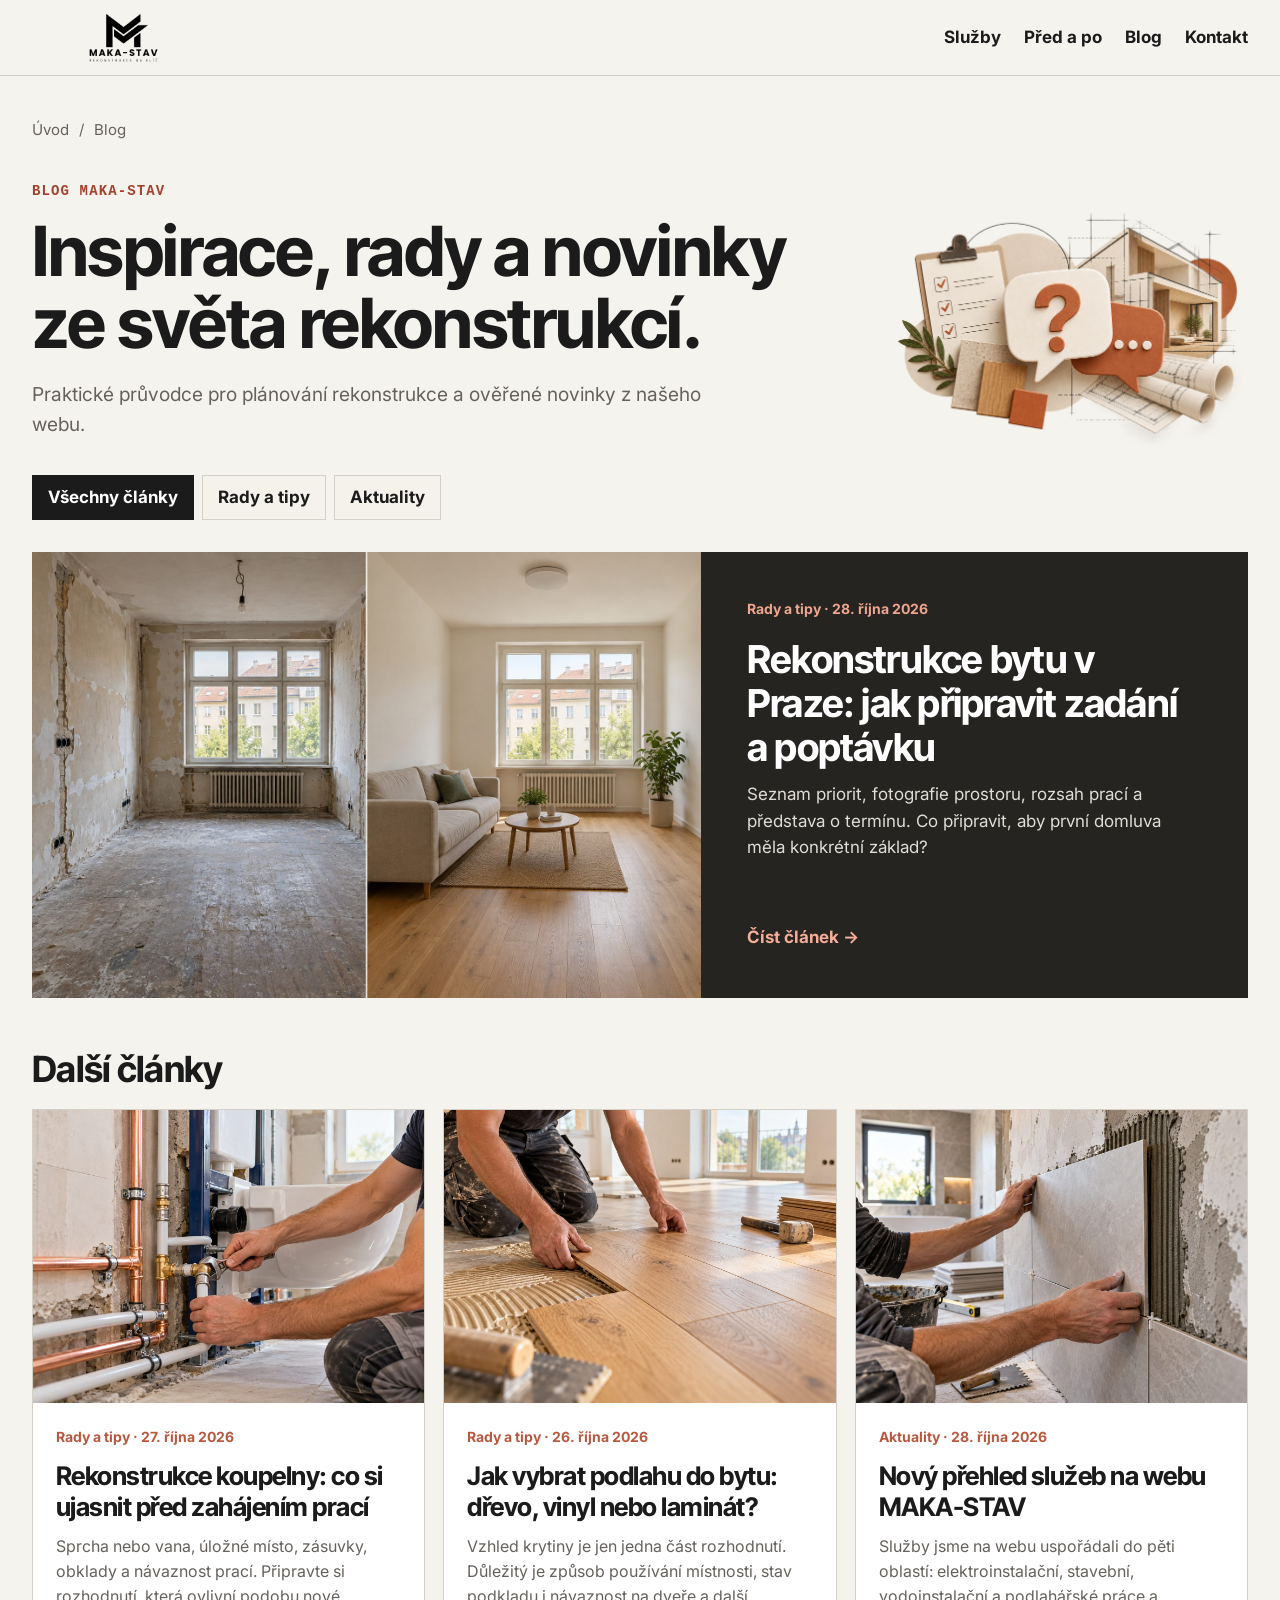
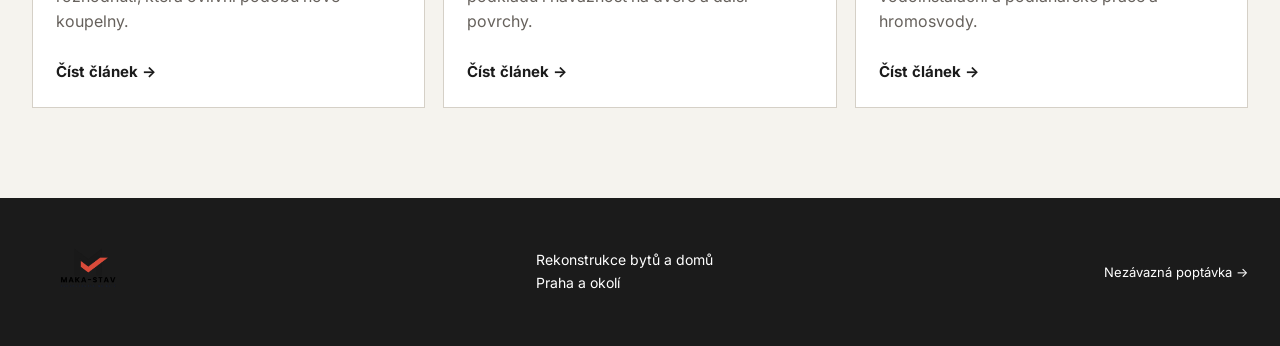
==== commit a9c85e1e: "Refresh homepage guide promotion and integrate supplied brand illustrations" ====
--- a/blog/index.html
+++ b/blog/index.html
@@ -1 +1 @@
-<!doctype html><html lang="cs"><head><meta charset="utf-8"><meta name="viewport" content="width=device-width,initial-scale=1"><meta name="theme-color" content="#f5f3ee"><meta name="robots" content="noindex,follow"><meta name="description" content="Praktické rady k rekonstrukci bytu, koupelny a podlahy a aktuality MAKA-STAV."><meta property="og:type" content="website"><meta property="og:title" content="Blog | MAKA-STAV"><meta property="og:description" content="Praktické rady k rekonstrukci bytu, koupelny a podlahy a aktuality MAKA-STAV."><meta property="og:url" content="https://maka-stav-demo-rekonstrukce.shadowville.chatgpt.site/blog/"><link rel="canonical" href="https://maka-stav-demo-rekonstrukce.shadowville.chatgpt.site/blog/"><title>Blog | MAKA-STAV</title><link rel="preconnect" href="https://fonts.googleapis.com"><link rel="preconnect" href="https://fonts.gstatic.com" crossorigin><link href="https://fonts.googleapis.com/css2?family=Inter:wght@400;500;600;700&family=Inter+Tight:wght@600;700;800&display=swap" rel="stylesheet"><link rel="stylesheet" href="../redesign.css"><link rel="stylesheet" href="../v3.css"><link rel="stylesheet" href="../content-pages.css"><link rel="stylesheet" href="../blog.css"></head><body><header class="site-header"><div class="header-inner container"><a class="brand" href="../index.html" aria-label="MAKA-STAV – úvod"><img src="../public/images/logos/maka-stav-light.png" alt="MAKA-STAV"></a><nav class="content-nav" aria-label="Navigace"><a href="../index.html#sluzby">Služby</a><a href="../index.html#ukazky">Před a po</a><a href="../blog/">Blog</a><a href="../index.html#kontakt">Kontakt</a></nav></div></header><main class="container content-page"><nav class="breadcrumb" aria-label="Drobečková navigace"><a href="../index.html">Úvod</a><span aria-hidden="true">/</span><span>Blog</span></nav><div class="content-intro"><p class="content-kicker">BLOG MAKA-STAV</p><h1>Inspirace, rady a novinky ze světa rekonstrukcí.</h1><p>Praktické průvodce pro plánování rekonstrukce a ověřené novinky z našeho webu.</p></div><nav class="content-tabs" aria-label="Kategorie blogu"><a class="is-current" href="./" aria-current="page">Všechny články</a><a href="rady-a-tipy/">Rady a tipy</a><a href="aktuality/">Aktuality</a></nav><a class="content-feature" href="rekonstrukce-bytu-praha-jak-pripravit-poptavku/"><img src="../public/images/references/demo-living-pair.jpg" alt="Ilustrační vizualizace proměny obytného prostoru"><div><span>Rady a tipy · <time datetime="2026-10-28">28. října 2026</time></span><h2>Rekonstrukce bytu v Praze: jak připravit zadání a poptávku</h2><p>Seznam priorit, fotografie prostoru, rozsah prací a představa o termínu. Co připravit, aby první domluva měla konkrétní základ?</p><b>Číst článek →</b></div></a><h2 class="content-grid-title">Další články</h2><div class="content-card-grid"><a class="content-card" href="rekonstrukce-koupelny-co-si-ujasnit/"><img src="../public/images/services/vodoinstalace.jpg" alt="Ilustrační fotografie montáže rozvodů a sanitárního vybavení" loading="lazy"><div class="content-card-body"><span>Rady a tipy · <time datetime="2026-10-27">27. října 2026</time></span><h2>Rekonstrukce koupelny: co si ujasnit před zahájením prací</h2><p>Sprcha nebo vana, úložné místo, zásuvky, obklady a návaznost prací. Připravte si rozhodnutí, která ovlivní podobu nové koupelny.</p><b aria-hidden="true">Číst článek →</b></div></a><a class="content-card" href="jak-vybrat-podlahu-do-bytu/"><img src="../public/images/services/podlaharske-prace.jpg" alt="Ilustrační fotografie pokládky dřevěné podlahy" loading="lazy"><div class="content-card-body"><span>Rady a tipy · <time datetime="2026-10-26">26. října 2026</time></span><h2>Jak vybrat podlahu do bytu: dřevo, vinyl nebo laminát?</h2><p>Vzhled krytiny je jen jedna část rozhodnutí. Důležitý je způsob používání místnosti, stav podkladu i návaznost na dveře a další povrchy.</p><b aria-hidden="true">Číst článek →</b></div></a><a class="content-card" href="novy-prehled-sluzeb-maka-stav/"><img src="../public/images/services/stavebni-prace.jpg" alt="Ilustrační fotografie stavebních prací v interiéru" loading="lazy"><div class="content-card-body"><span>Aktuality · <time datetime="2026-10-28">28. října 2026</time></span><h2>Nový přehled služeb na webu MAKA-STAV</h2><p>Služby jsme na webu uspořádali do pěti oblastí: elektroinstalační, stavební, vodoinstalační a podlahářské práce a hromosvody.</p><b aria-hidden="true">Číst článek →</b></div></a></div></main><footer class="site-footer"><div class="container footer-inner"><a href="../index.html"><img src="../public/images/logos/maka-stav-light.png" alt="MAKA-STAV"></a><p>Rekonstrukce bytů a domů<br>Praha a okolí</p><a href="../index.html#poptavka">Nezávazná poptávka →</a></div></footer></body></html>+<!doctype html><html lang="cs"><head><meta charset="utf-8"><meta name="viewport" content="width=device-width,initial-scale=1"><meta name="theme-color" content="#f5f3ee"><meta name="robots" content="noindex,follow"><meta name="description" content="Praktické rady k rekonstrukci bytu, koupelny a podlahy a aktuality MAKA-STAV."><meta property="og:type" content="website"><meta property="og:title" content="Blog | MAKA-STAV"><meta property="og:description" content="Praktické rady k rekonstrukci bytu, koupelny a podlahy a aktuality MAKA-STAV."><meta property="og:url" content="https://shadowvillee.github.io/maka-stav-demo/blog/"><link rel="canonical" href="https://shadowvillee.github.io/maka-stav-demo/blog/"><title>Blog | MAKA-STAV</title><link rel="preconnect" href="https://fonts.googleapis.com"><link rel="preconnect" href="https://fonts.gstatic.com" crossorigin><link href="https://fonts.googleapis.com/css2?family=Inter:wght@400;500;600;700&family=Inter+Tight:wght@600;700;800&display=swap" rel="stylesheet"><link rel="stylesheet" href="../redesign.css"><link rel="stylesheet" href="../v3.css"><link rel="stylesheet" href="../content-pages.css"><link rel="stylesheet" href="../blog.css"></head><body><header class="site-header"><div class="header-inner container"><a class="brand" href="../index.html" aria-label="MAKA-STAV – úvod"><img src="../public/images/logos/maka-stav-light.png" alt="MAKA-STAV"></a><nav class="content-nav" aria-label="Navigace"><a href="../index.html#sluzby">Služby</a><a href="../index.html#ukazky">Před a po</a><a href="../blog/">Blog</a><a href="../index.html#kontakt">Kontakt</a></nav></div></header><main class="container content-page"><nav class="breadcrumb" aria-label="Drobečková navigace"><a href="../index.html">Úvod</a><span aria-hidden="true">/</span><span>Blog</span></nav><div class="blog-intro-illustrated"><img src="../public/images/blog-advice-illustration.png" width="1448" height="1086" alt="Praktické rady pro plánování rekonstrukce."><div class="content-intro"><p class="content-kicker">BLOG MAKA-STAV</p><h1>Inspirace, rady a novinky ze světa rekonstrukcí.</h1><p>Praktické průvodce pro plánování rekonstrukce a ověřené novinky z našeho webu.</p></div></div><nav class="content-tabs" aria-label="Kategorie blogu"><a class="is-current" href="./" aria-current="page">Všechny články</a><a href="rady-a-tipy/">Rady a tipy</a><a href="aktuality/">Aktuality</a></nav><a class="content-feature" href="rekonstrukce-bytu-praha-jak-pripravit-poptavku/"><img src="../public/images/references/demo-living-pair.jpg" alt="Ilustrační vizualizace proměny obytného prostoru"><div><span>Rady a tipy · <time datetime="2026-10-28">28. října 2026</time></span><h2>Rekonstrukce bytu v Praze: jak připravit zadání a poptávku</h2><p>Seznam priorit, fotografie prostoru, rozsah prací a představa o termínu. Co připravit, aby první domluva měla konkrétní základ?</p><b>Číst článek →</b></div></a><h2 class="content-grid-title">Další články</h2><div class="content-card-grid"><a class="content-card" href="rekonstrukce-koupelny-co-si-ujasnit/"><img src="../public/images/services/vodoinstalace.jpg" alt="Ilustrační fotografie montáže rozvodů a sanitárního vybavení" loading="lazy"><div class="content-card-body"><span>Rady a tipy · <time datetime="2026-10-27">27. října 2026</time></span><h2>Rekonstrukce koupelny: co si ujasnit před zahájením prací</h2><p>Sprcha nebo vana, úložné místo, zásuvky, obklady a návaznost prací. Připravte si rozhodnutí, která ovlivní podobu nové koupelny.</p><b aria-hidden="true">Číst článek →</b></div></a><a class="content-card" href="jak-vybrat-podlahu-do-bytu/"><img src="../public/images/services/podlaharske-prace.jpg" alt="Ilustrační fotografie pokládky dřevěné podlahy" loading="lazy"><div class="content-card-body"><span>Rady a tipy · <time datetime="2026-10-26">26. října 2026</time></span><h2>Jak vybrat podlahu do bytu: dřevo, vinyl nebo laminát?</h2><p>Vzhled krytiny je jen jedna část rozhodnutí. Důležitý je způsob používání místnosti, stav podkladu i návaznost na dveře a další povrchy.</p><b aria-hidden="true">Číst článek →</b></div></a><a class="content-card" href="novy-prehled-sluzeb-maka-stav/"><img src="../public/images/services/stavebni-prace.jpg" alt="Ilustrační fotografie stavebních prací v interiéru" loading="lazy"><div class="content-card-body"><span>Aktuality · <time datetime="2026-10-28">28. října 2026</time></span><h2>Nový přehled služeb na webu MAKA-STAV</h2><p>Služby jsme na webu uspořádali do pěti oblastí: elektroinstalační, stavební, vodoinstalační a podlahářské práce a hromosvody.</p><b aria-hidden="true">Číst článek →</b></div></a></div></main><footer class="site-footer"><div class="container footer-inner"><a href="../index.html"><img src="../public/images/logos/maka-stav-light.png" alt="MAKA-STAV"></a><p>Rekonstrukce bytů a domů<br>Praha a okolí</p><a href="../index.html#poptavka">Nezávazná poptávka →</a></div></footer></body></html>
--- a/blog.css
+++ b/blog.css
@@ -60,3 +60,5 @@
 .blog-preview-links{display:flex;flex-wrap:wrap;gap:20px;margin-top:26px}
 @media(max-width:900px){.content-feature{grid-template-columns:1fr}.content-feature img{height:330px}.content-card-grid,.published-articles{grid-template-columns:repeat(2,minmax(0,1fr))}}
 @media(max-width:700px){.content-page{padding-block:28px 60px}.content-page h1{font-size:clamp(36px,9vw,48px)}.content-card-grid,.content-related .content-card-grid,.published-articles{grid-template-columns:1fr}.content-feature img{height:250px}.content-card-grid.single .content-card{display:flex}.content-card-grid.single .content-card img{height:auto;min-height:0;aspect-ratio:4/3}.content-article-body p,.content-article-body li{font-size:16px}.site-header{height:auto;min-height:80px}.site-header .header-inner{flex-wrap:wrap;gap:0;padding-block:6px}.site-header .brand img{width:110px;height:48px}.content-nav{justify-content:space-between;gap:8px;width:100%;padding-bottom:6px;font-size:13px}.content-tabs a{font-size:14px}}
+
+.blog-intro-illustrated{display:grid;grid-template-columns:minmax(0,1fr) minmax(200px,360px);gap:36px;align-items:center}.blog-intro-illustrated>img{grid-column:2;grid-row:1;width:100%;height:auto}.blog-intro-illustrated>.content-intro{grid-column:1;grid-row:1}@media(max-width:650px){.blog-intro-illustrated{grid-template-columns:1fr;gap:12px}.blog-intro-illustrated>img{grid-column:1;grid-row:2;width:220px;justify-self:center}}
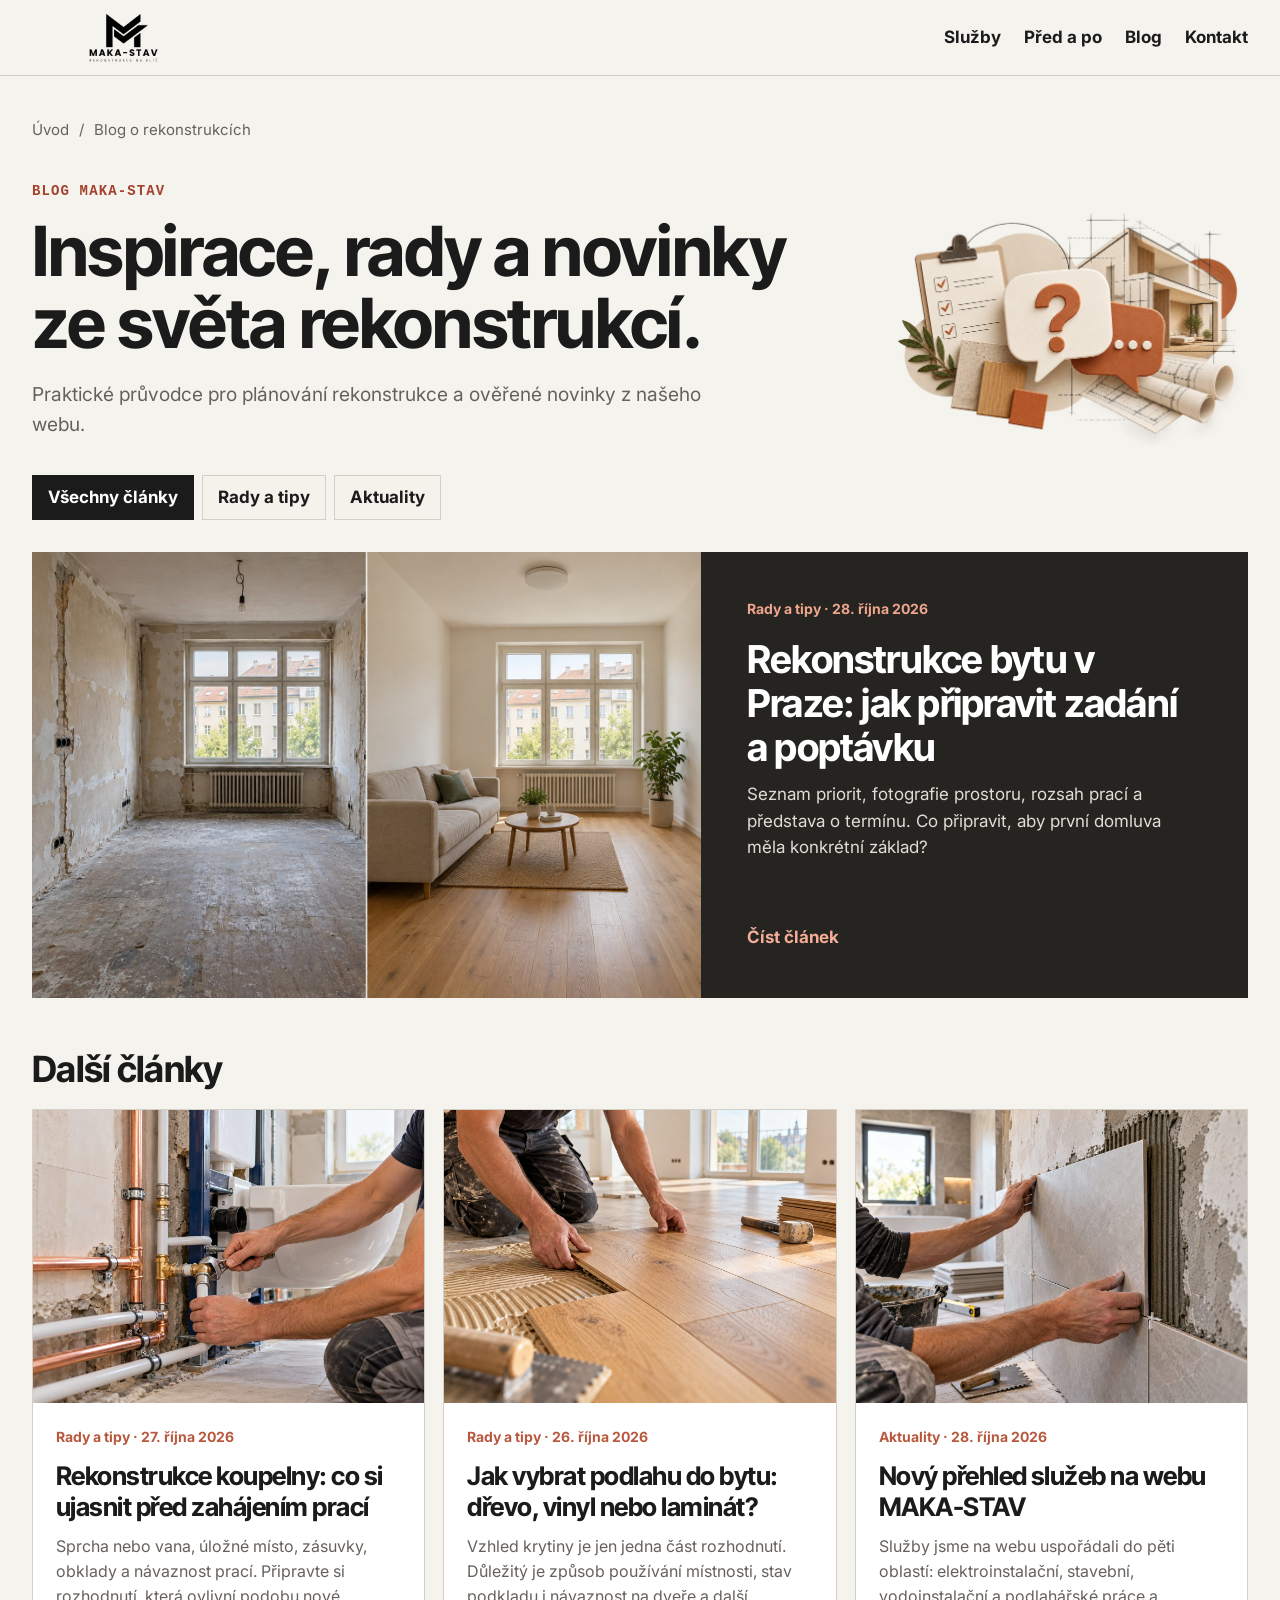
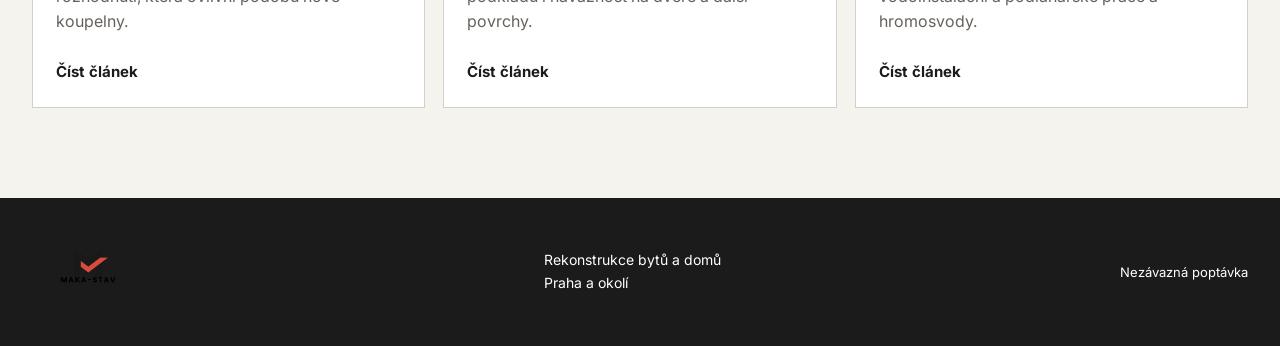
==== commit 12dfd6f9: "Fix mobile layout and refine SEO metadata" ====
--- a/blog/index.html
+++ b/blog/index.html
@@ -1 +1 @@
-<!doctype html><html lang="cs"><head><meta charset="utf-8"><meta name="viewport" content="width=device-width,initial-scale=1"><meta name="theme-color" content="#f5f3ee"><meta name="robots" content="noindex,follow"><meta name="description" content="Praktické rady k rekonstrukci bytu, koupelny a podlahy a aktuality MAKA-STAV."><meta property="og:type" content="website"><meta property="og:title" content="Blog | MAKA-STAV"><meta property="og:description" content="Praktické rady k rekonstrukci bytu, koupelny a podlahy a aktuality MAKA-STAV."><meta property="og:url" content="https://shadowvillee.github.io/maka-stav-demo/blog/"><link rel="canonical" href="https://shadowvillee.github.io/maka-stav-demo/blog/"><title>Blog | MAKA-STAV</title><link rel="preconnect" href="https://fonts.googleapis.com"><link rel="preconnect" href="https://fonts.gstatic.com" crossorigin><link href="https://fonts.googleapis.com/css2?family=Inter:wght@400;500;600;700&family=Inter+Tight:wght@600;700;800&display=swap" rel="stylesheet"><link rel="stylesheet" href="../redesign.css"><link rel="stylesheet" href="../v3.css"><link rel="stylesheet" href="../content-pages.css"><link rel="stylesheet" href="../blog.css"></head><body><header class="site-header"><div class="header-inner container"><a class="brand" href="../index.html" aria-label="MAKA-STAV – úvod"><img src="../public/images/logos/maka-stav-light.png" alt="MAKA-STAV"></a><nav class="content-nav" aria-label="Navigace"><a href="../index.html#sluzby">Služby</a><a href="../index.html#ukazky">Před a po</a><a href="../blog/">Blog</a><a href="../index.html#kontakt">Kontakt</a></nav></div></header><main class="container content-page"><nav class="breadcrumb" aria-label="Drobečková navigace"><a href="../index.html">Úvod</a><span aria-hidden="true">/</span><span>Blog</span></nav><div class="blog-intro-illustrated"><img src="../public/images/blog-advice-illustration.png" width="1448" height="1086" alt="Praktické rady pro plánování rekonstrukce."><div class="content-intro"><p class="content-kicker">BLOG MAKA-STAV</p><h1>Inspirace, rady a novinky ze světa rekonstrukcí.</h1><p>Praktické průvodce pro plánování rekonstrukce a ověřené novinky z našeho webu.</p></div></div><nav class="content-tabs" aria-label="Kategorie blogu"><a class="is-current" href="./" aria-current="page">Všechny články</a><a href="rady-a-tipy/">Rady a tipy</a><a href="aktuality/">Aktuality</a></nav><a class="content-feature" href="rekonstrukce-bytu-praha-jak-pripravit-poptavku/"><img src="../public/images/references/demo-living-pair.jpg" alt="Ilustrační vizualizace proměny obytného prostoru"><div><span>Rady a tipy · <time datetime="2026-10-28">28. října 2026</time></span><h2>Rekonstrukce bytu v Praze: jak připravit zadání a poptávku</h2><p>Seznam priorit, fotografie prostoru, rozsah prací a představa o termínu. Co připravit, aby první domluva měla konkrétní základ?</p><b>Číst článek →</b></div></a><h2 class="content-grid-title">Další články</h2><div class="content-card-grid"><a class="content-card" href="rekonstrukce-koupelny-co-si-ujasnit/"><img src="../public/images/services/vodoinstalace.jpg" alt="Ilustrační fotografie montáže rozvodů a sanitárního vybavení" loading="lazy"><div class="content-card-body"><span>Rady a tipy · <time datetime="2026-10-27">27. října 2026</time></span><h2>Rekonstrukce koupelny: co si ujasnit před zahájením prací</h2><p>Sprcha nebo vana, úložné místo, zásuvky, obklady a návaznost prací. Připravte si rozhodnutí, která ovlivní podobu nové koupelny.</p><b aria-hidden="true">Číst článek →</b></div></a><a class="content-card" href="jak-vybrat-podlahu-do-bytu/"><img src="../public/images/services/podlaharske-prace.jpg" alt="Ilustrační fotografie pokládky dřevěné podlahy" loading="lazy"><div class="content-card-body"><span>Rady a tipy · <time datetime="2026-10-26">26. října 2026</time></span><h2>Jak vybrat podlahu do bytu: dřevo, vinyl nebo laminát?</h2><p>Vzhled krytiny je jen jedna část rozhodnutí. Důležitý je způsob používání místnosti, stav podkladu i návaznost na dveře a další povrchy.</p><b aria-hidden="true">Číst článek →</b></div></a><a class="content-card" href="novy-prehled-sluzeb-maka-stav/"><img src="../public/images/services/stavebni-prace.jpg" alt="Ilustrační fotografie stavebních prací v interiéru" loading="lazy"><div class="content-card-body"><span>Aktuality · <time datetime="2026-10-28">28. října 2026</time></span><h2>Nový přehled služeb na webu MAKA-STAV</h2><p>Služby jsme na webu uspořádali do pěti oblastí: elektroinstalační, stavební, vodoinstalační a podlahářské práce a hromosvody.</p><b aria-hidden="true">Číst článek →</b></div></a></div></main><footer class="site-footer"><div class="container footer-inner"><a href="../index.html"><img src="../public/images/logos/maka-stav-light.png" alt="MAKA-STAV"></a><p>Rekonstrukce bytů a domů<br>Praha a okolí</p><a href="../index.html#poptavka">Nezávazná poptávka →</a></div></footer></body></html>+<!doctype html><html lang="cs"><head><meta charset="utf-8"><meta name="viewport" content="width=device-width,initial-scale=1"><meta name="theme-color" content="#f5f3ee"><meta name="robots" content="noindex,follow"><meta name="description" content="Praktické rady k rekonstrukci bytu, koupelny a podlahy a aktuality MAKA-STAV."><meta property="og:type" content="website"><meta property="og:title" content="Blog o rekonstrukcích | MAKA-STAV"><meta property="og:description" content="Praktické rady k rekonstrukci bytu, koupelny a podlahy a aktuality MAKA-STAV."><meta property="og:url" content="https://maka-stav-demo-rekonstrukce.shadowville.chatgpt.site/blog/"><meta property="og:image" content="https://maka-stav-demo-rekonstrukce.shadowville.chatgpt.site/public/images/share-rekonstrukce.jpg"><meta property="og:locale" content="cs_CZ"><meta property="og:site_name" content="MAKA-STAV"><meta name="twitter:card" content="summary_large_image"><link rel="icon" href="../public/images/logos/maka-stav-light.png" type="image/png"><link rel="canonical" href="https://maka-stav-demo-rekonstrukce.shadowville.chatgpt.site/blog/"><title>Blog o rekonstrukcích | MAKA-STAV</title><link rel="preconnect" href="https://fonts.googleapis.com"><link rel="preconnect" href="https://fonts.gstatic.com" crossorigin><link href="https://fonts.googleapis.com/css2?family=Inter:wght@400;500;600;700&family=Inter+Tight:wght@600;700;800&display=swap" rel="stylesheet"><link rel="stylesheet" href="../redesign.css"><link rel="stylesheet" href="../v3.css"><link rel="stylesheet" href="../content-pages.css"><link rel="stylesheet" href="../blog.css"></head><body><header class="site-header"><div class="header-inner container"><a class="brand" href="../" aria-label="MAKA-STAV – úvod"><img src="../public/images/logos/maka-stav-light.png" alt="MAKA-STAV"></a><nav class="content-nav" aria-label="Navigace"><a href="../#sluzby">Služby</a><a href="../#ukazky">Před a po</a><a href="../blog/">Blog</a><a href="../#kontakt">Kontakt</a></nav></div></header><main class="container content-page"><nav class="breadcrumb" aria-label="Drobečková navigace"><a href="../">Úvod</a><span aria-hidden="true">/</span><span>Blog o rekonstrukcích</span></nav><div class="blog-intro-illustrated"><img src="../public/images/blog-advice-illustration.webp" width="1448" height="1086" alt="Praktické rady pro plánování rekonstrukce."><div class="content-intro"><p class="content-kicker">BLOG MAKA-STAV</p><h1>Inspirace, rady a novinky ze světa rekonstrukcí.</h1><p>Praktické průvodce pro plánování rekonstrukce a ověřené novinky z našeho webu.</p></div></div><nav class="content-tabs" aria-label="Kategorie blogu"><a class="is-current" href="./" aria-current="page">Všechny články</a><a href="rady-a-tipy/">Rady a tipy</a><a href="aktuality/">Aktuality</a></nav><a class="content-feature" href="rekonstrukce-bytu-praha-jak-pripravit-poptavku/"><img src="../public/images/references/demo-living-pair.jpg" alt="vizualizace proměny obytného prostoru"><div><span>Rady a tipy · <time datetime="2026-10-28">28. října 2026</time></span><h2>Rekonstrukce bytu v Praze: jak připravit zadání a poptávku</h2><p>Seznam priorit, fotografie prostoru, rozsah prací a představa o termínu. Co připravit, aby první domluva měla konkrétní základ?</p><b>Číst článek</b></div></a><h2 class="content-grid-title">Další články</h2><div class="content-card-grid"><a class="content-card" href="rekonstrukce-koupelny-co-si-ujasnit/"><img src="../public/images/services/vodoinstalace.jpg" alt="fotografie montáže rozvodů a sanitárního vybavení" loading="lazy"><div class="content-card-body"><span>Rady a tipy · <time datetime="2026-10-27">27. října 2026</time></span><h2>Rekonstrukce koupelny: co si ujasnit před zahájením prací</h2><p>Sprcha nebo vana, úložné místo, zásuvky, obklady a návaznost prací. Připravte si rozhodnutí, která ovlivní podobu nové koupelny.</p><b aria-hidden="true">Číst článek</b></div></a><a class="content-card" href="jak-vybrat-podlahu-do-bytu/"><img src="../public/images/services/podlaharske-prace.jpg" alt="fotografie pokládky dřevěné podlahy" loading="lazy"><div class="content-card-body"><span>Rady a tipy · <time datetime="2026-10-26">26. října 2026</time></span><h2>Jak vybrat podlahu do bytu: dřevo, vinyl nebo laminát?</h2><p>Vzhled krytiny je jen jedna část rozhodnutí. Důležitý je způsob používání místnosti, stav podkladu i návaznost na dveře a další povrchy.</p><b aria-hidden="true">Číst článek</b></div></a><a class="content-card" href="novy-prehled-sluzeb-maka-stav/"><img src="../public/images/services/stavebni-prace.jpg" alt="fotografie stavebních prací v interiéru" loading="lazy"><div class="content-card-body"><span>Aktuality · <time datetime="2026-10-28">28. října 2026</time></span><h2>Nový přehled služeb na webu MAKA-STAV</h2><p>Služby jsme na webu uspořádali do pěti oblastí: elektroinstalační, stavební, vodoinstalační a podlahářské práce a hromosvody.</p><b aria-hidden="true">Číst článek</b></div></a></div></main><footer class="site-footer"><div class="container footer-inner"><a href="../"><img src="../public/images/logos/maka-stav-light.png" alt="MAKA-STAV"></a><p>Rekonstrukce bytů a domů<br>Praha a okolí</p><a href="../#poptavka">Nezávazná poptávka</a></div></footer></body></html>
--- a/redesign.css
+++ b/redesign.css
@@ -193,7 +193,7 @@
   .story-visual, .story .room { min-height: 420px; }
   .story .stage-button-label { font-size: 14px; }
 }
-@media (max-width: 900px) {
+@media (max-width: 1023px) {
   :root { --header-h: 72px; }
   .menu-toggle { display: flex; flex-direction: column; justify-content: center; gap: 5px; width: 48px; height: 48px; padding: 12px; border: 1px solid var(--line); background: var(--paper); }
   .menu-toggle span { width: 22px; height: 2px; background: var(--ink); }
@@ -201,6 +201,8 @@
   .main-nav.is-open { display: flex; }
   .main-nav > a:not(.nav-cta) { padding: 14px 0; font-size: 16px; border-bottom: 1px solid var(--line); }
   .nav-cta { margin: 17px 0 0; }
+}
+@media (max-width: 900px) {
   .hero-copy { grid-template-columns: 1fr 1fr; min-height: 0; gap: 28px; }
   .hero-visual { min-height: 420px; }
   .story-layout { grid-template-columns: 1fr; }
